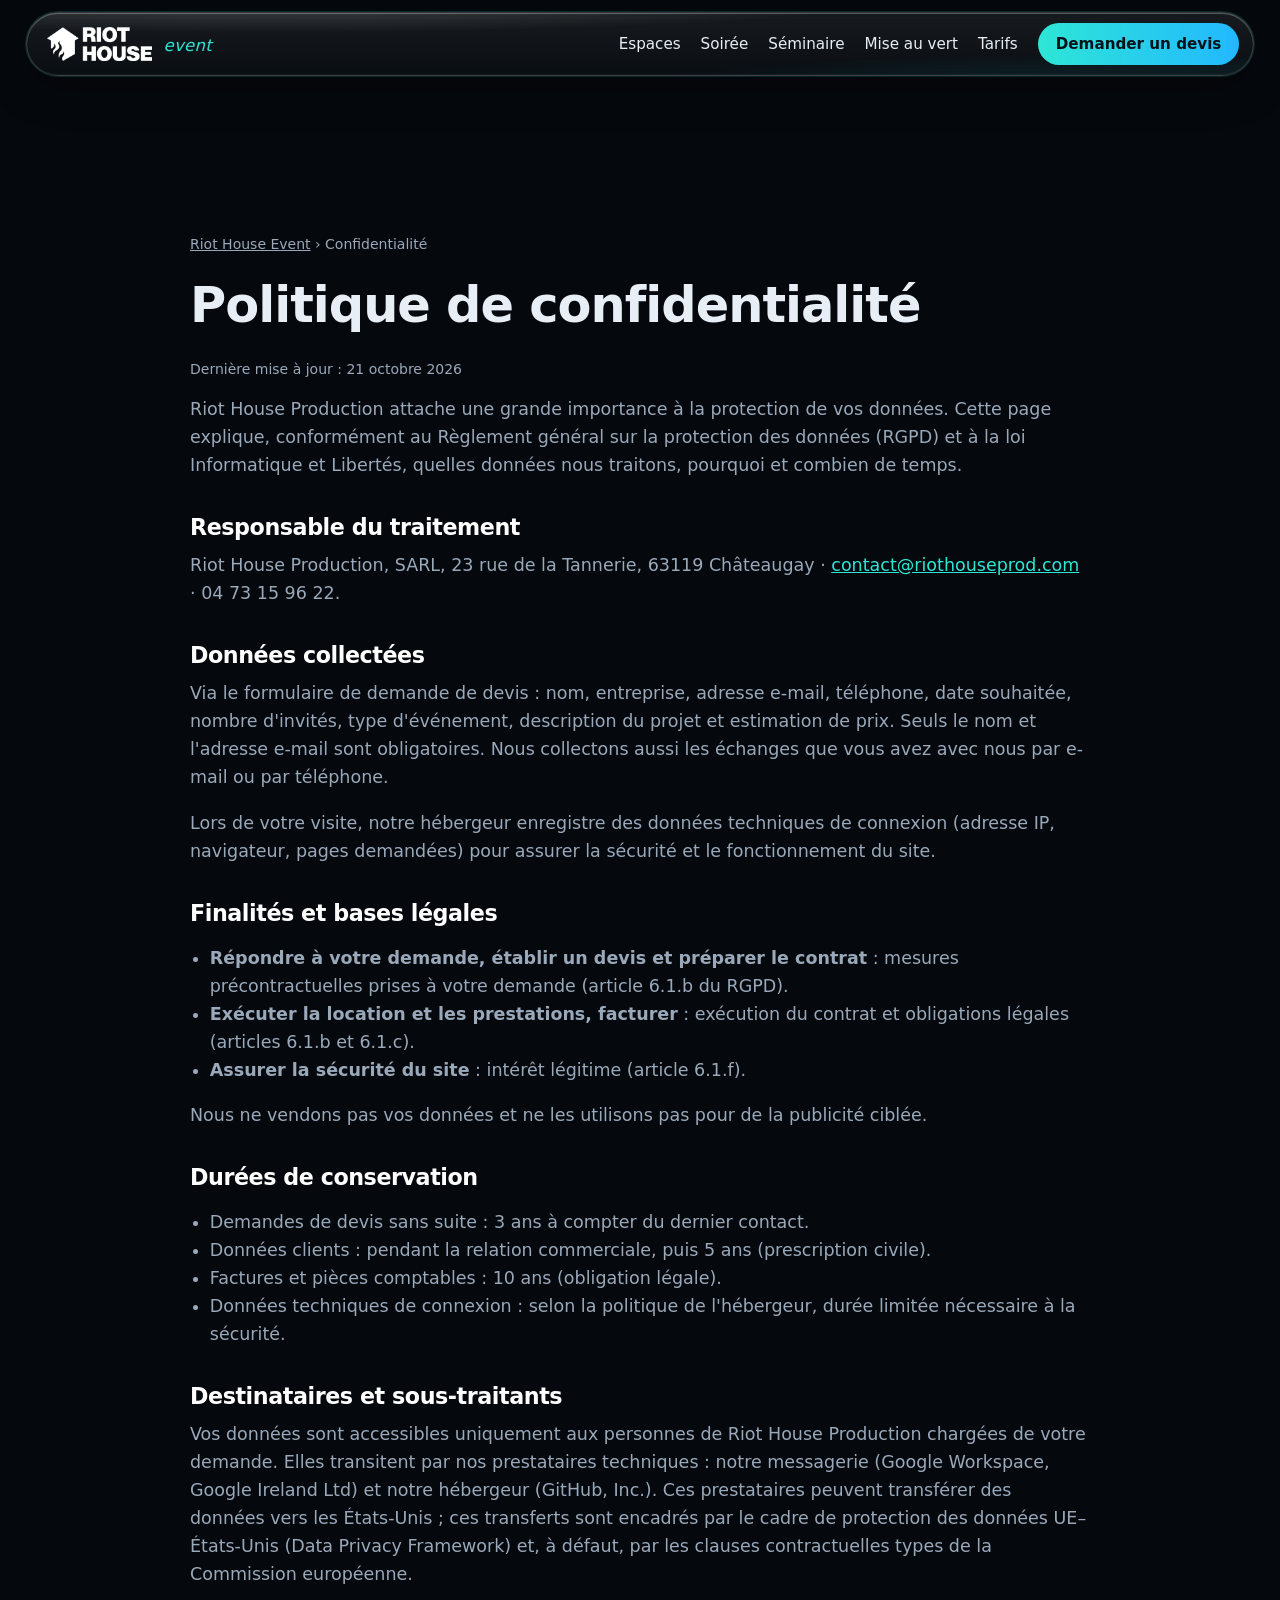
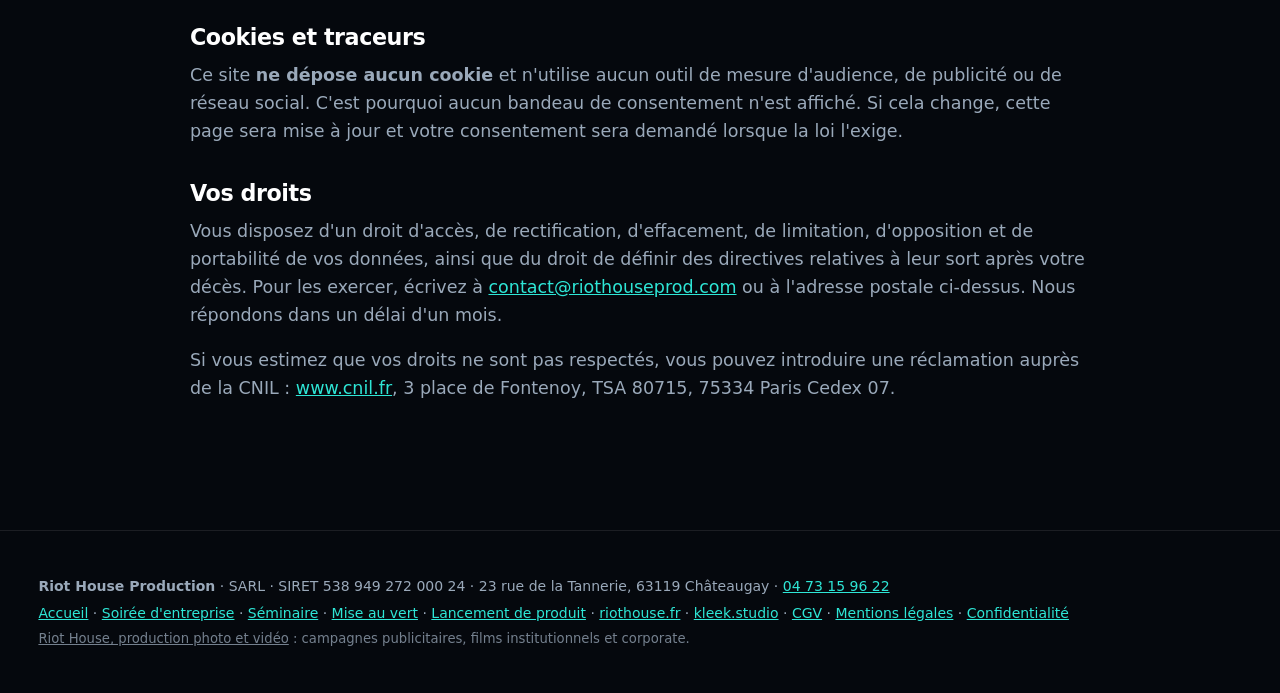
==== confidentialite/index.html @ 3d19ab04 "Galerie responsive : colonnes bornées à l'écran, une colonne sur mobile Co-Authored-By: Claude Opus " ====
<!doctype html>
<html lang="fr">
<head>
<meta charset="utf-8">
<meta name="viewport" content="width=device-width, initial-scale=1">
<title>Politique de confidentialité | Riot House Event</title>
<meta name="description" content="Comment Riot House Production traite les données de vos demandes de devis : finalités, durées de conservation, destinataires, absence de cookies et vos droits RGPD.">
<meta name="robots" content="index, follow, max-image-preview:large">
<link rel="canonical" href="https://event.riothouse.fr/confidentialite/">
<meta name="theme-color" content="#05080d">
<meta property="og:type" content="website">
<meta property="og:locale" content="fr_FR">
<meta property="og:site_name" content="Riot House Event">
<meta property="og:title" content="Politique de confidentialité | Riot House Event">
<meta property="og:description" content="Comment Riot House Production traite les données de vos demandes de devis : finalités, durées de conservation, destinataires, absence de cookies et vos droits RGPD.">
<meta property="og:url" content="https://event.riothouse.fr/confidentialite/">
<meta property="og:image" content="https://event.riothouse.fr/assets/og-image.png">
<meta name="twitter:card" content="summary_large_image">
<link rel="icon" type="image/svg+xml" href="/assets/favicon.svg">
<link rel="stylesheet" href="/assets/style.css?v=cfd2a1e7">
<script>document.documentElement.classList.add("js");setTimeout(function(){if(!document.documentElement.dataset.fx)document.documentElement.classList.remove("js")},3000)</script>
<script type="application/ld+json">
{
 "@context": "https://schema.org",
 "@type": "BreadcrumbList",
 "itemListElement": [
  {
   "@type": "ListItem",
   "position": 1,
   "name": "Riot House Event",
   "item": "https://event.riothouse.fr/"
  },
  {
   "@type": "ListItem",
   "position": 2,
   "name": "Confidentialité",
   "item": "https://event.riothouse.fr/confidentialite/"
  }
 ]
}
</script>
</head>
<body>
<a class="skip" href="#contenu">Aller au contenu</a>
<header class="nav" id="top">
  <a class="brand" href="/" aria-label="Riot House Event, accueil">
    <span class="logo" aria-hidden="true"></span>
    <span class="ev">event</span>
  </a>
  <nav aria-label="Navigation principale">
    <a href="/#espaces">Espaces</a>
    <a href="/soiree-entreprise/">Soirée</a>
    <a href="/seminaire/">Séminaire</a>
    <a href="/mise-au-vert/">Mise au vert</a>
    <a href="/#tarifs">Tarifs</a>
    <a class="btn btn-sm" href="/#contact?type=Soir%C3%A9e%20d%27entreprise">Demander un devis</a>
  </nav>
</header>
<main id="contenu">
<section class="wrap section legal">
  <p class="crumbs"><a href="/">Riot House Event</a> › Confidentialité</p>
  <h1>Politique de confidentialité</h1>
  <p class="updated">Dernière mise à jour : 21 octobre 2026</p>
  <p>Riot House Production attache une grande importance à la protection de vos données. Cette page explique, conformément au Règlement général sur la protection des données (RGPD) et à la loi Informatique et Libertés, quelles données nous traitons, pourquoi et combien de temps.</p>

  <h2>Responsable du traitement</h2>
  <p>Riot House Production, SARL, 23 rue de la Tannerie, 63119 Châteaugay · <a href="mailto:contact@riothouseprod.com">contact@riothouseprod.com</a> · 04 73 15 96 22.</p>

  <h2>Données collectées</h2>
  <p>Via le formulaire de demande de devis : nom, entreprise, adresse e-mail, téléphone, date souhaitée, nombre d'invités, type d'événement, description du projet et estimation de prix. Seuls le nom et l'adresse e-mail sont obligatoires. Nous collectons aussi les échanges que vous avez avec nous par e-mail ou par téléphone.</p>
  <p>Lors de votre visite, notre hébergeur enregistre des données techniques de connexion (adresse IP, navigateur, pages demandées) pour assurer la sécurité et le fonctionnement du site.</p>

  <h2>Finalités et bases légales</h2>
  <ul>
    <li><strong>Répondre à votre demande, établir un devis et préparer le contrat</strong> : mesures précontractuelles prises à votre demande (article 6.1.b du RGPD).</li>
    <li><strong>Exécuter la location et les prestations, facturer</strong> : exécution du contrat et obligations légales (articles 6.1.b et 6.1.c).</li>
    <li><strong>Assurer la sécurité du site</strong> : intérêt légitime (article 6.1.f).</li>
  </ul>
  <p>Nous ne vendons pas vos données et ne les utilisons pas pour de la publicité ciblée.</p>

  <h2>Durées de conservation</h2>
  <ul>
    <li>Demandes de devis sans suite : 3 ans à compter du dernier contact.</li>
    <li>Données clients : pendant la relation commerciale, puis 5 ans (prescription civile).</li>
    <li>Factures et pièces comptables : 10 ans (obligation légale).</li>
    <li>Données techniques de connexion : selon la politique de l'hébergeur, durée limitée nécessaire à la sécurité.</li>
  </ul>

  <h2>Destinataires et sous-traitants</h2>
  <p>Vos données sont accessibles uniquement aux personnes de Riot House Production chargées de votre demande. Elles transitent par nos prestataires techniques : notre messagerie (Google Workspace, Google Ireland Ltd) et notre hébergeur (GitHub, Inc.). Ces prestataires peuvent transférer des données vers les États-Unis ; ces transferts sont encadrés par le cadre de protection des données UE–États-Unis (Data Privacy Framework) et, à défaut, par les clauses contractuelles types de la Commission européenne.</p>

  <h2>Cookies et traceurs</h2>
  <p>Ce site <strong>ne dépose aucun cookie</strong> et n'utilise aucun outil de mesure d'audience, de publicité ou de réseau social. C'est pourquoi aucun bandeau de consentement n'est affiché. Si cela change, cette page sera mise à jour et votre consentement sera demandé lorsque la loi l'exige.</p>

  <h2>Vos droits</h2>
  <p>Vous disposez d'un droit d'accès, de rectification, d'effacement, de limitation, d'opposition et de portabilité de vos données, ainsi que du droit de définir des directives relatives à leur sort après votre décès. Pour les exercer, écrivez à <a href="mailto:contact@riothouseprod.com">contact@riothouseprod.com</a> ou à l'adresse postale ci-dessus. Nous répondons dans un délai d'un mois.</p>
  <p>Si vous estimez que vos droits ne sont pas respectés, vous pouvez introduire une réclamation auprès de la CNIL : <a href="https://www.cnil.fr/fr/plaintes">www.cnil.fr</a>, 3 place de Fontenoy, TSA 80715, 75334 Paris Cedex 07.</p>
</section>
</main>
<footer class="footer">
  <div class="wrap">
    <p><strong>Riot House Production</strong> · SARL · SIRET 538 949 272 000 24 · 23 rue de la Tannerie, 63119 Châteaugay · <a href="tel:+33473159622">04 73 15 96 22</a></p>
    <p><a href="/">Accueil</a> · <a href="/soiree-entreprise/">Soirée d'entreprise</a> · <a href="/seminaire/">Séminaire</a> · <a href="/mise-au-vert/">Mise au vert</a> · <a href="/lancement-produit/">Lancement de produit</a> · <a href="https://www.riothouse.fr/">riothouse.fr</a> · <a href="https://kleek.studio/">kleek.studio</a> · <a href="https://www.riothouse.fr/app/uploads/2019/03/riot-house-cgv.pdf">CGV</a> · <a href="/mentions-legales/">Mentions légales</a> · <a href="/confidentialite/">Confidentialité</a></p>
    <p class="sister"><a href="https://www.riothouse.fr/">Riot House, production photo et vidéo</a> : campagnes publicitaires, films institutionnels et corporate.</p>
  </div>
</footer>
<script src="/assets/fx.js?v=851ea6b1" defer></script>
<script src="/assets/cinema.js?v=e68865a1" defer></script>
</body>
</html>
---- assets/style.css ----
:root{
  --bg:#05080d; --bg2:#0a1118; --card:#0e1722; --line:rgba(255,255,255,.09);
  --text:#e8eef5; --muted:#9aa9ba; --cyan:#2ee6d6; --cyan2:#22b8ff; --pink:#ff3d9a; --yellow:#ffc933;
  --radius:22px; --glow:0 0 0 1px rgba(46,230,214,.35),0 0 40px rgba(46,230,214,.12);
}
*{box-sizing:border-box}
html{scroll-behavior:smooth;scroll-padding-top:80px;font-size:clamp(16px,.35vw + 12px,24px)}
body{margin:0;background:var(--bg);color:var(--text);font:400 1.0625rem/1.6 Inter,ui-sans-serif,system-ui,-apple-system,"Segoe UI",Roboto,Helvetica,Arial,sans-serif;-webkit-font-smoothing:antialiased}
img,svg{max-width:100%}
a{color:var(--cyan)}
.wrap{width:min(2400px,100% - clamp(32px,6vw,160px));margin-inline:auto}
.skip{position:absolute;left:-999px}.skip:focus{left:12px;top:12px;background:#fff;color:#000;padding:8px 12px;z-index:99}
h1,h2,h3{line-height:1.12;margin:0 0 .5em;letter-spacing:-.02em}
h1{font-size:clamp(2.2rem,5.4vw,4.3rem);font-weight:800}
h2{font-size:clamp(1.8rem,3.6vw,2.8rem);font-weight:750}
h3{font-size:1.2rem}
p{margin:0 0 1em}
.grad{background:linear-gradient(90deg,var(--cyan),var(--cyan2) 55%,#8b7bff);-webkit-background-clip:text;background-clip:text;color:transparent}
.eyebrow{text-transform:uppercase;letter-spacing:.16em;font-size:.78rem;font-weight:700;color:var(--cyan);margin-bottom:.9rem}
.sub{max-width:68ch;color:var(--muted);font-size:1.08rem;margin:0 auto 2.2rem}
.sub.left{margin-left:0}
.section{padding:clamp(56px,9vw,110px) 0}
.band{background:var(--bg2);border-block:1px solid var(--line)}
#espaces,#faq{text-align:center}
.faq,.cards{text-align:left}

/* nav */
.nav{position:sticky;top:12px;z-index:20;width:min(2400px,100% - clamp(24px,4vw,120px));margin:12px auto 0;display:flex;justify-content:space-between;align-items:center;gap:16px;padding:10px 14px 10px 20px;border:1px solid rgba(46,230,214,.45);border-radius:999px;background:rgba(5,8,13,.72);backdrop-filter:blur(14px);box-shadow:var(--glow)}
.brand{display:flex;align-items:center;gap:10px;color:#fff;text-decoration:none;font-size:.95rem;letter-spacing:.04em}
.brand i{color:var(--cyan);font-weight:400}
.nav nav{display:flex;align-items:center;gap:20px}
.nav nav a{color:var(--text);text-decoration:none;font-size:.92rem}
.nav nav a:not(.btn):hover{color:var(--cyan)}

/* buttons */
.btn{display:inline-block;background:linear-gradient(90deg,var(--cyan),var(--cyan2));color:#04131a;font-weight:700;text-decoration:none;padding:15px 28px;border-radius:999px;border:0;cursor:pointer;font-size:1rem;transition:transform .15s,box-shadow .15s}
.btn:hover{transform:translateY(-2px);box-shadow:0 10px 30px rgba(46,230,214,.35)}
.btn-sm{padding:9px 18px;font-size:.88rem;color:#04131a!important}
.btn-ghost{background:transparent;color:var(--text);box-shadow:inset 0 0 0 1.5px rgba(255,255,255,.28)}
.btn-ghost:hover{box-shadow:inset 0 0 0 1.5px var(--cyan);color:var(--cyan)}
.btn-block{display:block;width:100%;text-align:center}
:focus-visible{outline:2px solid var(--cyan);outline-offset:3px}

/* hero */
.hero{position:relative;margin-top:-76px;padding:150px 0 70px;overflow:hidden}
.hero-bg{position:absolute;inset:0;background:
  radial-gradient(600px 380px at 78% 18%,rgba(34,184,255,.35),transparent 70%),
  radial-gradient(520px 340px at 90% 70%,rgba(255,61,154,.22),transparent 70%),
  radial-gradient(520px 320px at 12% 85%,rgba(46,230,214,.22),transparent 70%),
  linear-gradient(180deg,#05080d,#070d14)}
.hero-bg::after{content:"";position:absolute;inset:0;background-image:repeating-linear-gradient(100deg,transparent 0 46px,rgba(255,255,255,.025) 46px 47px);mask-image:linear-gradient(180deg,#000,transparent)}
.hero-inner{position:relative}
.hero h1{max-width:22ch}
.lead{max-width:72ch;font-size:1.2rem;color:#c5d1de;margin:1.2rem 0 2rem}
.cta-row{display:flex;flex-wrap:wrap;gap:14px;margin-bottom:3rem}
.facts{list-style:none;display:grid;grid-template-columns:repeat(4,1fr);gap:14px;padding:0;margin:0}
.facts li{padding:18px 20px;border:1px solid var(--line);border-radius:18px;background:rgba(14,23,34,.6);backdrop-filter:blur(8px)}
.facts strong{display:block;font-size:1.7rem;line-height:1.1;color:#fff}
.facts li>span{font-size:.85rem;color:var(--muted);line-height:1.35;display:block;margin-top:6px}

/* cards */
.cards{display:grid;grid-template-columns:repeat(3,1fr);gap:22px}
.card{background:var(--card);border:1px solid var(--line);border-radius:var(--radius);overflow:hidden;display:flex;flex-direction:column;transition:transform .2s,border-color .2s}
.card:hover{transform:translateY(-4px);border-color:rgba(46,230,214,.5)}
.card-body{padding:22px 24px 26px;display:flex;flex-direction:column;flex:1}
.card-body p{color:var(--muted);font-size:.97rem}
.size{color:var(--cyan)!important;font-size:.85rem!important;font-weight:600;text-transform:uppercase;letter-spacing:.06em;margin-bottom:.6em}
.price{margin:auto 0 0!important;font-size:2rem!important;font-weight:800;color:#fff!important}
.price small{font-size:.8rem;font-weight:500;color:var(--muted)}
.note{margin-top:28px;color:var(--muted);font-size:.95rem}

/* photo placeholders: remplacer par <img> réels dans assets/photos */
.ph{position:relative;aspect-ratio:4/3;display:grid;place-items:end start;padding:14px;color:rgba(255,255,255,.7);font-size:.75rem;letter-spacing:.08em;text-transform:uppercase}
.ph span{background:rgba(0,0,0,.45);padding:4px 10px;border-radius:99px}
.ph img{position:absolute;inset:0;width:100%;height:100%;object-fit:cover}
.ph-a{background:radial-gradient(70% 60% at 50% 35%,#cfe3ff 0,#6a8bb8 40%,#101a2a 100%)}
.ph-b{background:radial-gradient(60% 50% at 30% 20%,#ff3d9a 0,transparent 60%),radial-gradient(60% 50% at 80% 30%,#22b8ff 0,transparent 60%),#0b0f1c}
.ph-c{background:linear-gradient(180deg,#8fd0ff 0 38%,#4f9d4a 38% 100%)}


/* uses */
.uses{list-style:none;padding:0;margin:2rem 0 0;display:grid;grid-template-columns:repeat(3,1fr);gap:18px}
.uses li{padding:26px;border:1px solid var(--line);border-radius:var(--radius);background:linear-gradient(160deg,rgba(46,230,214,.07),transparent 60%),var(--card)}
.uses p{color:var(--muted);margin:0;font-size:.97rem}
.band .sub{margin-left:0}

/* split */
.content-split{display:grid;grid-template-columns:1.1fr .9fr;gap:clamp(24px,5vw,64px);align-items:center}
.ticks{list-style:none;padding:0;margin:0 0 2rem}
.ticks li{padding:10px 0 10px 34px;position:relative;border-bottom:1px solid var(--line)}
.ticks li::before{content:"";position:absolute;left:0;top:16px;width:16px;height:16px;border-radius:50%;background:var(--cyan);box-shadow:0 0 14px var(--cyan)}

/* pricing */
.pricing{display:grid;grid-template-columns:1.4fr 1fr;gap:24px;align-items:start;margin-top:1rem}
.estimator,.summary{background:var(--card);border:1px solid var(--line);border-radius:var(--radius);padding:28px}
.estimator fieldset{border:0;margin:0 0 20px;padding:0}
.estimator legend{font-size:.8rem;text-transform:uppercase;letter-spacing:.12em;color:var(--cyan);font-weight:700;margin-bottom:10px;padding:0}
.opt{display:flex;align-items:center;gap:12px;padding:12px 14px;border:1px solid var(--line);border-radius:14px;margin-bottom:8px;cursor:pointer;transition:border-color .15s,background .15s}
.opt:hover{border-color:rgba(46,230,214,.5)}
.opt:has(input:checked){border-color:var(--cyan);background:rgba(46,230,214,.08)}
.opt span{flex:1}
.opt b{font-variant-numeric:tabular-nums}.opt b.quote{font-weight:500;color:var(--muted);font-size:.85rem}
input[type=checkbox]{accent-color:var(--cyan);width:18px;height:18px}
.summary{position:sticky;top:96px}
.total{font-size:3.2rem;font-weight:800;line-height:1;margin:.2em 0 .1em}
.total small{font-size:1rem;color:var(--muted);font-weight:500}
.ttc{color:var(--muted);margin-bottom:1.2rem}
.recap{list-style:none;padding:0;margin:0 0 1.4rem;font-size:.92rem;color:var(--muted);min-height:1.5em}
.recap li{display:flex;justify-content:space-between;padding:6px 0;border-bottom:1px dashed var(--line)}
.fine{font-size:.82rem;color:var(--muted);margin:1rem 0 0}

.included{list-style:none;padding:0;margin:2rem 0 0;display:grid;grid-template-columns:repeat(4,1fr);gap:14px;text-align:left}
.included li{padding:18px;border:1px solid var(--line);border-radius:16px;background:var(--card);font-size:.95rem}
.section:has(.included){text-align:center}

.steps{counter-reset:s;list-style:none;padding:0;margin:2rem 0 0;display:grid;grid-template-columns:repeat(3,1fr);gap:20px}
.steps li{counter-increment:s;padding:28px;border:1px solid var(--line);border-radius:var(--radius);background:var(--card)}
.steps li::before{content:"0" counter(s);display:block;font-size:2.4rem;font-weight:800;color:var(--cyan);margin-bottom:8px}
.steps p{color:var(--muted);margin:0}

.faq{max-width:1000px;margin:2rem auto 0}
details{border:1px solid var(--line);border-radius:16px;background:var(--card);margin-bottom:10px;padding:0 22px}
summary{cursor:pointer;padding:18px 0;font-weight:600;list-style:none;display:flex;justify-content:space-between;gap:16px}
summary::after{content:"+";color:var(--cyan);font-size:1.4rem;line-height:1}
details[open] summary::after{content:"–"}
details p{color:var(--muted);padding-bottom:18px;margin:0}

/* contact */
.contact-grid{display:grid;grid-template-columns:1fr 1.1fr;gap:clamp(24px,5vw,64px);align-items:start}
address{font-style:normal;color:var(--muted);margin-top:1.5rem}
.form{background:var(--card);border:1px solid rgba(46,230,214,.4);border-radius:var(--radius);padding:28px;box-shadow:var(--glow)}
.form label{display:block;font-size:.85rem;color:var(--muted);margin-bottom:14px}
.row{display:grid;grid-template-columns:1fr 1fr;gap:14px}
input,select,textarea{display:block;width:100%;margin-top:6px;padding:12px 14px;border-radius:12px;border:1px solid var(--line);background:#07101a;color:var(--text);font:inherit}
input:focus,select:focus,textarea:focus{border-color:var(--cyan);outline:0}
.hp{position:absolute;left:-9999px}

.footer{padding:40px 0;color:var(--muted);font-size:.85rem;border-top:1px solid var(--line)}
.footer p{margin:.3em 0}

@media(max-width:900px){
  .cards,.uses,.steps{grid-template-columns:1fr}
  .facts{grid-template-columns:1fr 1fr}
  .pricing,.content-split,.contact-grid{grid-template-columns:1fr}
  .included{grid-template-columns:1fr 1fr}
  .summary{position:static}
  .nav nav a:not(.btn){display:none}
  .row{grid-template-columns:1fr}
}
@media(prefers-reduced-motion:reduce){html{scroll-behavior:auto}*{transition:none!important}}
.stepper select{width:130px;margin:0}

/* pages dédiées */
.ph-content{background:#0b121b;aspect-ratio:5/4;border-radius:var(--radius);overflow:hidden}
.uses h3 a{color:inherit;text-decoration:none}.uses h3 a:hover{color:var(--cyan)}
.uses p a{white-space:nowrap}
.page-hero{position:relative;margin-top:-76px;padding:150px 0 70px;overflow:hidden;isolation:isolate}
.page-hero>img{position:absolute;inset:0;width:100%;height:100%;object-fit:cover;z-index:-2}
.page-hero::before{content:"";position:absolute;inset:0;z-index:-1;background:linear-gradient(90deg,rgba(5,8,13,.94) 25%,rgba(5,8,13,.55)),linear-gradient(180deg,transparent 60%,var(--bg))}
.page-hero h1{max-width:20ch;font-size:clamp(2rem,4.8vw,3.6rem)}
.crumbs{font-size:.85rem;color:var(--muted);margin-bottom:1.4rem}.crumbs a{color:var(--muted)}
.three{display:grid;grid-template-columns:repeat(3,1fr);gap:20px;margin-top:2rem;list-style:none;padding:0}
.three li{padding:26px;border:1px solid var(--line);border-radius:var(--radius);background:var(--card)}
.three p{color:var(--muted);margin:0;font-size:.97rem}
.photo-row{display:grid;grid-template-columns:repeat(2,1fr);gap:20px;margin-top:2.5rem}
.photo-row figure{margin:0;border-radius:var(--radius);overflow:hidden;border:1px solid var(--line);background:var(--card)}
.photo-row img{display:block;width:100%;height:auto;aspect-ratio:3/2;object-fit:cover}
.photo-row figcaption{padding:12px 18px;font-size:.88rem;color:var(--muted)}
.timeline{list-style:none;padding:0;margin:2rem 0 0;border-left:2px solid rgba(46,230,214,.4)}
.timeline li{position:relative;padding:0 0 22px 28px}
.timeline li::before{content:"";position:absolute;left:-7px;top:6px;width:12px;height:12px;border-radius:50%;background:var(--cyan);box-shadow:0 0 12px var(--cyan)}
.timeline b{color:#fff;margin-right:8px}.timeline span{color:var(--muted)}
.cta-band{text-align:center}
.cta-band .sub{margin-inline:auto}
.price-list{list-style:none;padding:0;margin:1.5rem 0 2rem;max-width:520px}
.price-list li{display:flex;justify-content:space-between;gap:16px;padding:10px 0;border-bottom:1px dashed var(--line)}
.price-list b{font-variant-numeric:tabular-nums}
.more{margin-top:2rem;color:var(--muted);font-size:.95rem}
@media(max-width:900px){.three,.photo-row{grid-template-columns:1fr}}
.price-sub{margin:.2rem 0 0!important;font-size:.85rem!important;color:var(--muted)!important}.price{margin-bottom:0!important}
.photo-row.cols3{grid-template-columns:repeat(3,1fr);text-align:left}
.photo-row.cols3 img{aspect-ratio:4/3}
@media(max-width:900px){.photo-row.cols3{grid-template-columns:1fr}}
#galerie{text-align:center}
.photo-row.cols4{grid-template-columns:repeat(4,1fr);text-align:left}
.photo-row.cols4 img{aspect-ratio:1/1}
@media(max-width:900px){.photo-row.cols4{grid-template-columns:1fr 1fr}}
@media(max-width:600px){.nav .btn-sm{white-space:nowrap;padding:9px 14px}.facts strong{font-size:1.35rem}.brand span{font-size:.85rem}}

/* ---------- v2 : pleine largeur, panoramas, animations ---------- */
.brand svg{width:34px;height:auto;color:var(--cyan)}
.brand i{font-style:normal}
.cards{gap:clamp(18px,1.6vw,40px)}
.card .ph{aspect-ratio:2/1;padding:0}
.card .ph img{object-position:center}
.ph-a img{object-position:50% 60%}
@media(max-width:900px){.card .ph{aspect-ratio:16/9}}
.note{text-align:center}

/* survol : halo bleu qui suit la souris */
.glow{position:relative;isolation:isolate;transition:border-color .25s,box-shadow .25s,transform .25s}
.glow::before{content:"";position:absolute;inset:0;border-radius:inherit;z-index:-1;pointer-events:none;opacity:0;transition:opacity .25s;
  background:radial-gradient(460px circle at var(--mx,50%) var(--my,50%),rgba(34,184,255,.28),transparent 55%)}
.glow:hover{border-color:rgba(34,184,255,.75)!important;box-shadow:0 0 0 1px rgba(34,184,255,.35),0 0 38px rgba(34,184,255,.22);transform:translateY(-3px)}
.glow:hover::before{opacity:1}

/* apparition au scroll (uniquement si JS actif) */
.js .reveal{opacity:0;transform:translateY(26px);transition:opacity .55s cubic-bezier(.2,.7,.2,1),transform .55s cubic-bezier(.2,.7,.2,1),border-color .25s,box-shadow .25s;transition-delay:calc(var(--i,0) * 70ms),calc(var(--i,0) * 70ms),0s,0s}
.js .reveal[data-from=left]{transform:translateX(-70px)}
.js .reveal[data-from=right]{transform:translateX(70px)}
.js .reveal[data-from=zoom]{transform:scale(.92)}
.js .reveal.in{opacity:1;transform:none}
.js .reveal.in.glow:hover{transform:translateY(-3px)}
.js .words .w{display:inline-block;opacity:0;transform:translateY(.5em);transition:opacity .45s ease,transform .45s ease;transition-delay:calc(var(--i,0) * 45ms)}
.js .words.in .w{opacity:1;transform:none}

/* chiffres clés */
.facts li{min-height:7.2rem}
.facts strong{font-variant-numeric:tabular-nums}

/* pastille hero vers la section contenu */
.pill{display:inline-flex;align-items:center;gap:.6rem;padding:.55rem 1.1rem;border:1px solid rgba(255,61,154,.55);border-radius:999px;color:#fff;text-decoration:none;font-size:.95rem;background:rgba(255,61,154,.1);margin:0 0 2.4rem}
.pill:hover{background:rgba(255,61,154,.2)}
.rec{width:.7rem;height:.7rem;border-radius:50%;background:#ff3d5a;box-shadow:0 0 12px #ff3d5a;animation:blink 1.2s infinite}
@keyframes blink{50%{opacity:.25}}

/* section avec photo de fond */
.bg-section{position:relative;isolation:isolate;overflow:hidden;border-block:1px solid var(--line)}
.bg-section>img.bg{position:absolute;inset:0;width:100%;height:100%;object-fit:cover;z-index:-2}
.bg-section::before{content:"";position:absolute;inset:0;z-index:-1;background:linear-gradient(180deg,rgba(5,8,13,.9),rgba(5,8,13,.62) 45%,rgba(5,8,13,.92))}
.bg-section .uses li{background:rgba(10,17,24,.72);backdrop-filter:blur(10px)}
.bg-section .sub{margin-left:0}
.uses{grid-template-columns:repeat(3,1fr)}
@media(max-width:1000px){.uses{grid-template-columns:repeat(2,1fr)}}
@media(max-width:650px){.uses{grid-template-columns:1fr}}

/* section contenu (mise en avant) */
.content-hero{position:relative;overflow:hidden;background:radial-gradient(900px 500px at 85% 20%,rgba(255,61,154,.22),transparent 70%),radial-gradient(800px 500px at 10% 90%,rgba(46,230,214,.18),transparent 70%),var(--bg2);border-block:1px solid var(--line)}
.content-hero .content-split{grid-template-columns:1fr 1fr;gap:clamp(28px,5vw,110px)}
.content-hero h2{font-size:clamp(2rem,4.4vw,4rem)}
.chips{display:flex;flex-wrap:wrap;gap:.7rem;margin:0 0 2rem;padding:0;list-style:none}
.chips li{padding:.5rem 1rem;border-radius:999px;border:1px solid rgba(46,230,214,.45);background:rgba(46,230,214,.08);font-size:.95rem}
.viewfinder{position:relative;aspect-ratio:16/10;border-radius:var(--radius);border:1px solid var(--line);overflow:hidden;background:
  radial-gradient(60% 70% at 30% 35%,rgba(46,230,214,.35),transparent 70%),radial-gradient(60% 70% at 78% 70%,rgba(255,61,154,.35),transparent 70%),#080e16}
.viewfinder::before{content:"";position:absolute;inset:7%;border:2px solid rgba(255,255,255,.55);border-radius:6px;
  -webkit-mask:linear-gradient(#000 0 0) top left/46px 46px no-repeat,linear-gradient(#000 0 0) top right/46px 46px no-repeat,linear-gradient(#000 0 0) bottom left/46px 46px no-repeat,linear-gradient(#000 0 0) bottom right/46px 46px no-repeat;
  mask:linear-gradient(#000 0 0) top left/46px 46px no-repeat,linear-gradient(#000 0 0) top right/46px 46px no-repeat,linear-gradient(#000 0 0) bottom left/46px 46px no-repeat,linear-gradient(#000 0 0) bottom right/46px 46px no-repeat}
.viewfinder .vf-rec{position:absolute;top:11%;left:11%;display:flex;align-items:center;gap:.6rem;font:700 1rem/1 ui-monospace,Menlo,monospace;letter-spacing:.12em;color:#fff}
.viewfinder .vf-tc{position:absolute;bottom:11%;right:11%;font:600 1rem/1 ui-monospace,Menlo,monospace;color:rgba(255,255,255,.85);font-variant-numeric:tabular-nums}
.viewfinder .vf-label{position:absolute;bottom:11%;left:11%;font-size:.85rem;letter-spacing:.14em;text-transform:uppercase;color:rgba(255,255,255,.8)}
.viewfinder img{position:absolute;inset:0;width:100%;height:100%;object-fit:cover}
@media(max-width:900px){.content-hero .content-split{grid-template-columns:1fr}}

/* dehors / dedans */
.zone{margin-top:3rem;text-align:left}
.zone h3{display:flex;align-items:center;gap:.8rem;font-size:1.3rem;margin-bottom:1rem;text-transform:uppercase;letter-spacing:.12em;color:var(--cyan)}
.zone h3::after{content:"";flex:1;height:1px;background:var(--line)}
.pano{display:grid;gap:clamp(14px,1.4vw,32px);margin:0;padding:0;list-style:none}
.pano.c3{grid-template-columns:repeat(3,1fr)}
.pano.c2{grid-template-columns:repeat(2,1fr)}
.pano figure{margin:0;border-radius:var(--radius);overflow:hidden;border:1px solid var(--line);background:var(--card)}
.pano img{display:block;width:100%;aspect-ratio:2/1;object-fit:cover}
.pano figcaption{padding:12px 18px;font-size:.9rem;color:var(--muted)}
@media(max-width:900px){.pano.c3,.pano.c2{grid-template-columns:1fr}.pano img{aspect-ratio:16/9}}

/* sous-pages : photos panoramiques */
.photo-row img{aspect-ratio:2/1}
.photo-row.one{grid-template-columns:1fr}

@media(prefers-reduced-motion:reduce){
  .js .reveal,.js .words .w{opacity:1!important;transform:none!important;transition:none!important}
  .rec{animation:none}
}

/* filtre bleu cyan sur une photo (viseur « contenu ») */
.viewfinder.has-photo{background:#06121a}
.viewfinder.has-photo img{filter:grayscale(1) contrast(1.12) brightness(.95)}
.viewfinder.has-photo::after{content:"";position:absolute;inset:0;pointer-events:none;mix-blend-mode:color;background:linear-gradient(135deg,#22b8ff,#2ee6d6)}
.viewfinder.has-photo .vf-overlay{position:absolute;inset:0;background:linear-gradient(180deg,rgba(5,8,13,.35),transparent 35%,rgba(5,8,13,.55));mix-blend-mode:multiply}
.viewfinder.has-photo .vf-rec,.viewfinder.has-photo .vf-tc,.viewfinder.has-photo .vf-label{z-index:2;text-shadow:0 1px 8px rgba(0,0,0,.6)}
.viewfinder.has-photo::before{z-index:2}
.hero,.page-hero{padding-top:9.5rem}
.bg-section::before{background:linear-gradient(180deg,rgba(5,8,13,.78),rgba(5,8,13,.45) 40%,rgba(5,8,13,.85))}
.bg-section>img.bg{object-position:50% 40%}

/* ---------- v3 : retours client ---------- */
/* logo officiel */
.brand{gap:12px}
.brand img{height:34px;width:auto;display:block}
.brand .ev{font-style:italic;font-weight:500;color:var(--cyan);font-size:1rem;letter-spacing:.02em;align-self:flex-end;margin-bottom:2px}
/* mention vidéo discrète sous les boutons */
.hint{display:flex;align-items:center;gap:.6rem;margin:-1.6rem 0 2.6rem;color:var(--muted);font-size:.95rem}
.hint a{color:var(--text)}
.hint .rec{width:.55rem;height:.55rem}
/* chiffres clés en grand */
.facts strong{font-size:clamp(2rem,2.6vw,3.2rem);font-weight:800;color:#fff;letter-spacing:-.02em}
.facts li{padding:clamp(18px,1.4vw,30px) clamp(20px,1.6vw,34px)}
@media(max-width:600px){.facts strong{font-size:1.7rem}}
/* espaces : photo panoramique pleine largeur, texte dessous */
.cards{grid-template-columns:1fr;gap:clamp(24px,2vw,48px)}
.card .ph{aspect-ratio:21/8}
.card-body{display:grid;grid-template-columns:1fr auto;column-gap:clamp(24px,4vw,80px);align-items:end;padding:clamp(22px,1.8vw,38px) clamp(24px,2vw,44px)}
.card-body h3{font-size:clamp(1.4rem,1.6vw,2rem);grid-column:1}
.card-body .size,.card-body p:not(.price):not(.price-sub){grid-column:1;max-width:80ch}
.card-body .price,.card-body .price-sub{grid-column:2;text-align:right}
.card-body .price{grid-row:1 / span 2;align-self:end;margin:0!important}
.card-body .price-sub{grid-row:3}
@media(max-width:900px){.card .ph{aspect-ratio:16/9}.card-body{grid-template-columns:1fr}.card-body .price,.card-body .price-sub{grid-column:1;grid-row:auto;text-align:left}}
/* galerie en encadrés */
.photo-row.cols4 img{aspect-ratio:4/3}
.photo-row figcaption{display:flex;align-items:center;gap:.6rem}
.tag{font-size:.7rem;text-transform:uppercase;letter-spacing:.12em;color:var(--cyan);border:1px solid rgba(46,230,214,.45);border-radius:99px;padding:2px 8px}
/* fond de « Pour qui, pour quoi » plus sombre */
.bg-section::before{background:linear-gradient(180deg,rgba(5,8,13,.85),rgba(5,8,13,.66) 45%,rgba(5,8,13,.9))}

/* ---------- v4 ---------- */
/* logo blanc, bleu au survol (masque sur le PNG officiel) */
.brand .logo{display:block;height:34px;aspect-ratio:633/205;background:#fff;transition:background-color .2s;
  -webkit-mask:url(/assets/logo-riot-house.png) center/contain no-repeat;mask:url(/assets/logo-riot-house.png) center/contain no-repeat}
.brand:hover .logo,.brand:focus-visible .logo{background:var(--cyan)}
/* galerie : toutes les photos au même ratio, légendes sur une ligne */
.photo-row.cols4{align-items:stretch}
.photo-row.cols4 figure{display:flex;flex-direction:column}
.photo-row.cols4 img{width:100%;height:auto;aspect-ratio:4/3!important;object-fit:cover}
.photo-row.cols4 figcaption{white-space:nowrap;overflow:hidden;text-overflow:ellipsis}
.opt-note{display:block;font-size:.8rem;color:var(--muted)}
.sister{font-size:.8rem;opacity:.75}
.sister a,.sister-inline a{color:inherit}
.sister-inline{margin:1.2rem 0 0;font-size:.85rem;color:var(--muted)}

/* ---------- v5 : espaces côte à côte sur grand écran ---------- */
.cards{grid-template-columns:repeat(3,1fr)}
.card .ph{aspect-ratio:2/1}
.card-body{display:flex;flex-direction:column;padding:clamp(20px,1.4vw,32px) clamp(22px,1.6vw,34px)}
.card-body h3{font-size:clamp(1.25rem,1.3vw,1.7rem)}
.card-body .price,.card-body .price-sub{text-align:left}
.card-body .price{margin:auto 0 0!important;padding-top:.6rem}
@media(max-width:1100px){.cards{grid-template-columns:1fr}.card .ph{aspect-ratio:21/9}}
@media(max-width:600px){.card .ph{aspect-ratio:16/9}}
.card-body{align-items:stretch}
main{overflow-x:clip}
@media(max-width:1100px){.js .reveal[data-from=left],.js .reveal[data-from=right]{transform:translateY(26px)}}
.card-body .price,.card-body .price-sub{align-self:stretch}
.soir-only[hidden]{display:none!important}
input[type=radio]{accent-color:var(--cyan);width:18px;height:18px}
@media(max-width:600px){.facts strong{font-size:1.25rem;white-space:nowrap}}
/* pages légales */
.legal{max-width:900px;padding-top:9.5rem}
.legal h1{font-size:clamp(2rem,4vw,3rem)}
.legal h2{font-size:1.35rem;margin-top:2.2rem;color:#fff}
.legal p,.legal li{color:var(--muted)}
.legal ul{padding-left:1.2rem}
.legal .updated{font-size:.85rem}
.legal-note{text-align:left}
.legal-note a{color:var(--text)}

/* ---------- v6 : cinématique ---------- */
/* défilement fluide (Lenis) */
html.lenis-on{scroll-behavior:auto}
html.lenis-on body{height:auto}
.lenis.lenis-stopped{overflow:hidden}
/* inclinaison selon la vitesse de défilement */

/* particules de l'accueil */
.hero-canvas{position:absolute;inset:0;width:100%;height:100%;pointer-events:none;z-index:0}
.hero-inner{z-index:1}
/* titre dévoilé mot à mot */
.js .hero h1 .w,.js .page-hero h1 .w{display:inline-block;opacity:0;transform:translateY(.45em) rotate(2deg);filter:blur(8px);transition:opacity .7s ease,transform .8s cubic-bezier(.2,.7,.2,1),filter .7s ease;transition-delay:calc(var(--i,0) * 70ms)}
.js .hero h1.in .w,.js .page-hero h1.in .w{opacity:1;transform:none;filter:none}
/* boutons aimantés */
.btn{transform:translate(var(--bx,0px),var(--by,0px))}
.btn:hover{transform:translate(var(--bx,0px),calc(var(--by,0px) - 2px))}
/* bordure lumineuse qui suit le pointeur sur les cartes (en plus du halo) */
.glow::after{content:"";position:absolute;inset:0;border-radius:inherit;padding:1px;pointer-events:none;opacity:0;transition:opacity .25s;
  background:radial-gradient(260px circle at var(--mx,50%) var(--my,50%),rgba(46,230,214,.9),transparent 60%);
  -webkit-mask:linear-gradient(#000 0 0) content-box,linear-gradient(#000 0 0);-webkit-mask-composite:xor;mask:linear-gradient(#000 0 0) content-box exclude,linear-gradient(#000 0 0)}
.glow:hover::after{opacity:1}
/* transitions de page sans écran blanc (navigateurs compatibles) */
@view-transition{navigation:auto}
::view-transition-old(root){animation:vt-out .25s ease both}
::view-transition-new(root){animation:vt-in .35s ease both}
@keyframes vt-out{to{opacity:0;transform:translateY(-12px)}}
@keyframes vt-in{from{opacity:0;transform:translateY(12px)}}
@media(prefers-reduced-motion:reduce){.hero-canvas{display:none}@view-transition{navigation:none}}
@media(max-width:600px){.hint{display:block}.hint .rec{display:inline-block;margin-right:.4rem;vertical-align:middle}}

/* performance : flous coûteux retirés pendant le défilement */
.bg-section .uses li{backdrop-filter:none;background:rgba(10,17,24,.86)}
.facts li{backdrop-filter:none;background:rgba(14,23,34,.82)}


/* menu fixe en verre dépoli (« liquid glass ») */
.nav{background:linear-gradient(180deg,rgba(255,255,255,.10),rgba(255,255,255,.03)) ,rgba(8,14,22,.38);
  -webkit-backdrop-filter:blur(10px);backdrop-filter:blur(10px);
  border:1px solid rgba(255,255,255,.16);
  box-shadow:inset 0 1px 0 rgba(255,255,255,.28),inset 0 -1px 0 rgba(255,255,255,.05),0 10px 40px rgba(0,0,0,.35),0 0 0 1px rgba(46,230,214,.18)}
.nav::before{content:"";position:absolute;inset:0;border-radius:inherit;pointer-events:none;
  background:radial-gradient(120% 140% at 20% -30%,rgba(255,255,255,.22),transparent 45%),radial-gradient(80% 120% at 90% 130%,rgba(46,230,214,.14),transparent 55%)}
.nav>*{position:relative}
@supports not ((backdrop-filter:blur(1px)) or (-webkit-backdrop-filter:blur(1px))){.nav{background:rgba(8,14,22,.92)}}

/* la photo reste dans son cadre (ne recouvre jamais le titre) */
.card .ph{overflow:hidden}
/* menu en verre : teinte un peu plus sombre pour garder le logo lisible sur les photos claires */
.nav{background:linear-gradient(180deg,rgba(255,255,255,.07),rgba(255,255,255,.02)),rgba(6,11,18,.55)}

/* rognage des cadres photo */
.card,.card .ph,.photo-row figure,.page-hero,.bg-section,.viewfinder,.ph-content{overflow:clip}

/* photos de soirée */
.hero-photo{position:absolute;inset:0;width:100%;height:100%;object-fit:cover;object-position:50% 40%}
.hero:has(.hero-photo) .hero-bg{background:
  radial-gradient(600px 380px at 78% 18%,rgba(34,184,255,.25),transparent 70%),
  radial-gradient(520px 340px at 12% 85%,rgba(46,230,214,.15),transparent 70%),
  linear-gradient(90deg,rgba(5,8,13,.88) 0%,rgba(5,8,13,.6) 50%,rgba(5,8,13,.12) 100%),
  linear-gradient(180deg,rgba(5,8,13,.3) 0%,transparent 30%,transparent 65%,rgba(5,8,13,.9) 100%)}
@media(max-width:700px){.hero:has(.hero-photo) .hero-bg{background:linear-gradient(180deg,rgba(5,8,13,.55),rgba(5,8,13,.78) 60%,rgba(5,8,13,.92))}.hero-photo{object-position:65% 40%}}
/* galerie : colonnes qui ne dépassent jamais l'écran, légendes sur plusieurs lignes */
.photo-row{grid-template-columns:repeat(2,minmax(0,1fr))}
.photo-row.cols4{grid-template-columns:repeat(4,minmax(0,1fr))}
.photo-row.cols4 figcaption{white-space:normal}
@media(max-width:900px){.photo-row,.photo-row.cols3{grid-template-columns:minmax(0,1fr)}.photo-row.cols4{grid-template-columns:repeat(2,minmax(0,1fr))}}
@media(max-width:600px){.photo-row.cols4{grid-template-columns:minmax(0,1fr)}}
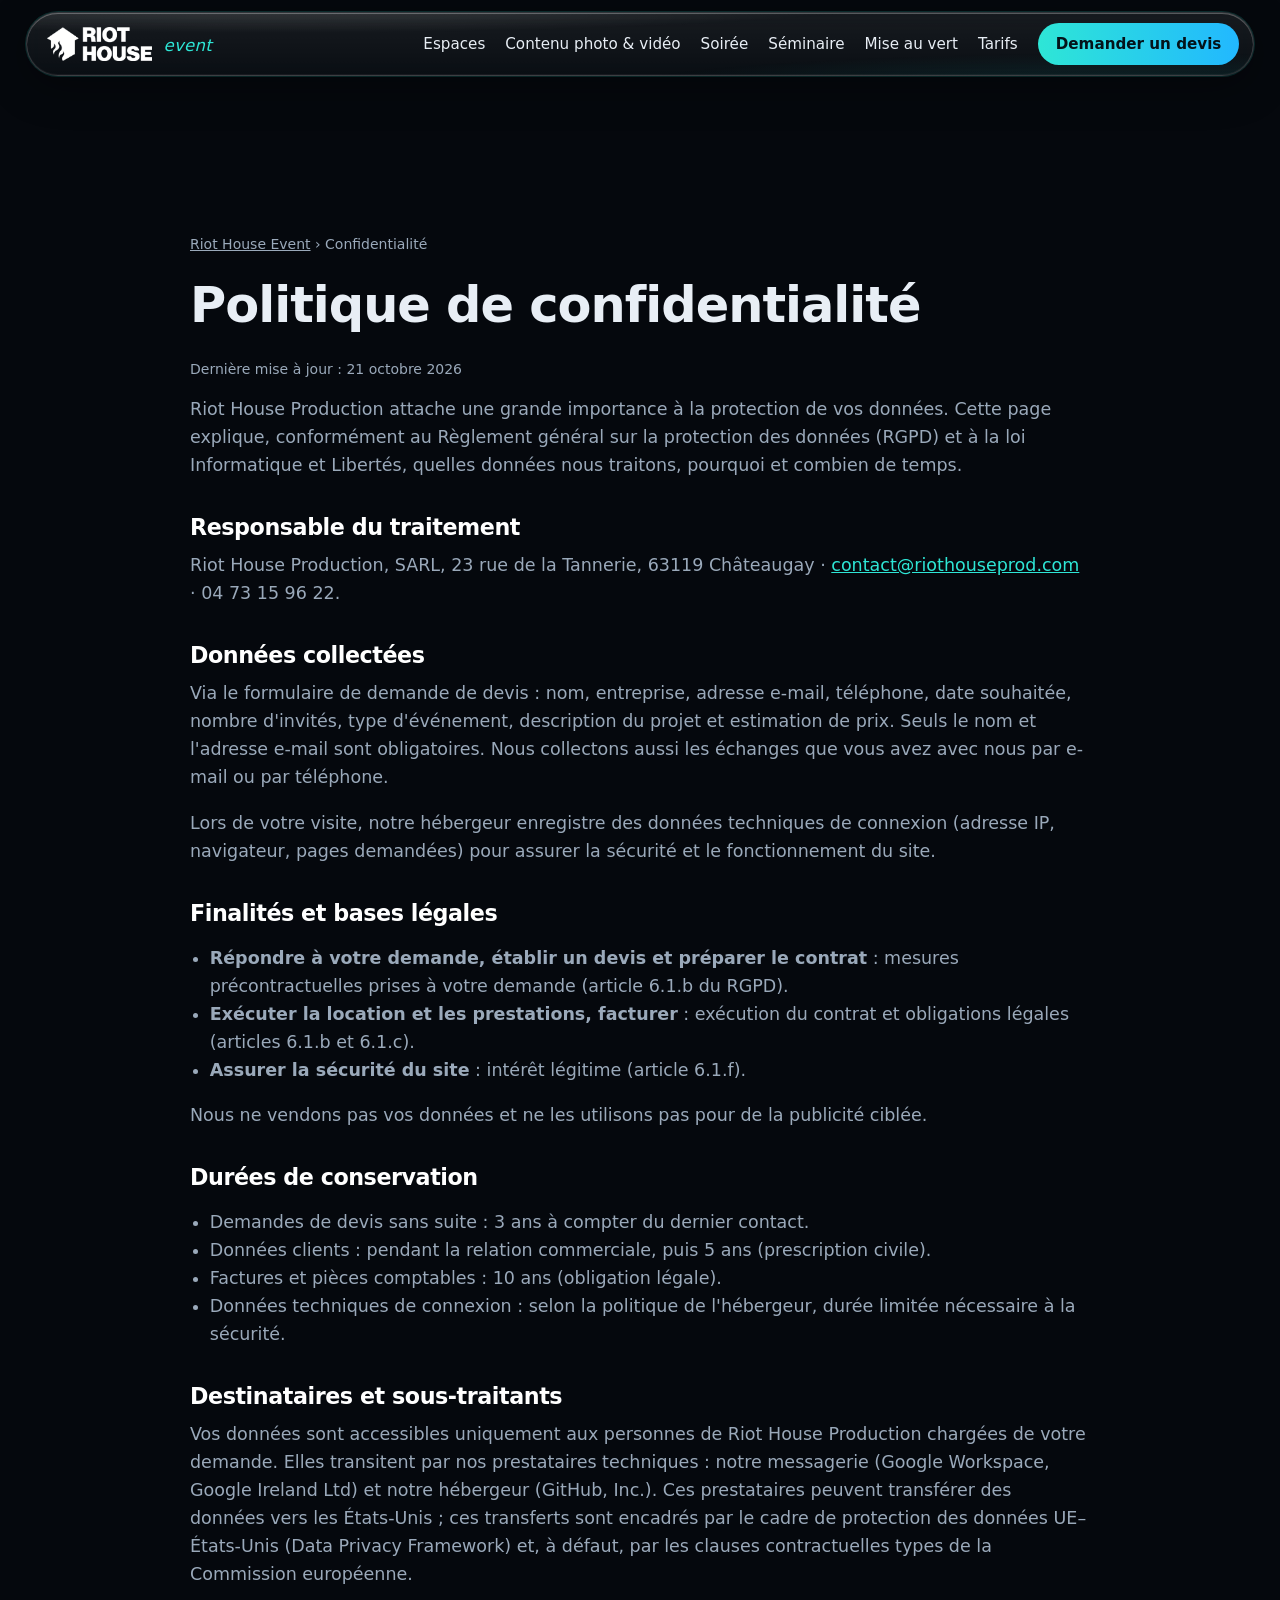
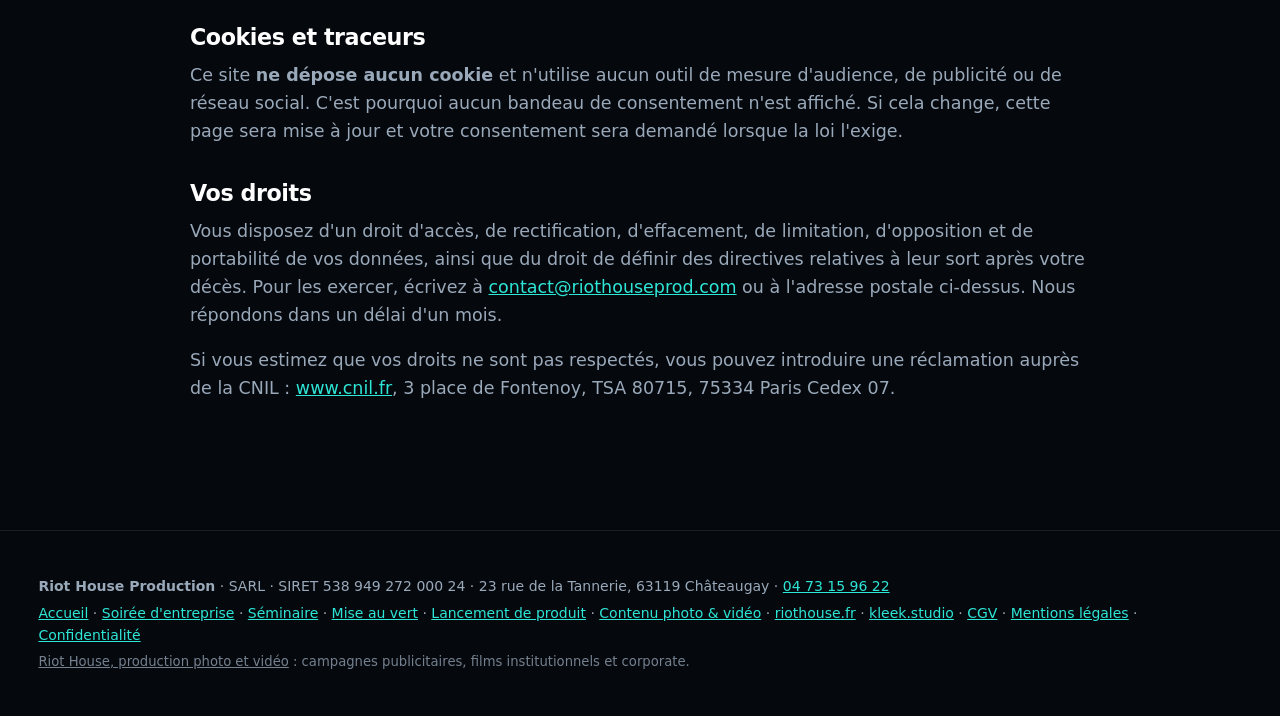
==== commit 802676e1: "Retours associés : page Contenu photo & vidéo, ménage et technicien inclus, prix allégés sur les pag" ====
--- a/confidentialite/index.html
+++ b/confidentialite/index.html
@@ -49,6 +49,7 @@
   </a>
   <nav aria-label="Navigation principale">
     <a href="/#espaces">Espaces</a>
+    <a href="/contenu-photo-video/">Contenu photo &amp; vidéo</a>
     <a href="/soiree-entreprise/">Soirée</a>
     <a href="/seminaire/">Séminaire</a>
     <a href="/mise-au-vert/">Mise au vert</a>
@@ -100,7 +101,7 @@
 <footer class="footer">
   <div class="wrap">
     <p><strong>Riot House Production</strong> · SARL · SIRET 538 949 272 000 24 · 23 rue de la Tannerie, 63119 Châteaugay · <a href="tel:+33473159622">04 73 15 96 22</a></p>
-    <p><a href="/">Accueil</a> · <a href="/soiree-entreprise/">Soirée d'entreprise</a> · <a href="/seminaire/">Séminaire</a> · <a href="/mise-au-vert/">Mise au vert</a> · <a href="/lancement-produit/">Lancement de produit</a> · <a href="https://www.riothouse.fr/">riothouse.fr</a> · <a href="https://kleek.studio/">kleek.studio</a> · <a href="https://www.riothouse.fr/app/uploads/2019/03/riot-house-cgv.pdf">CGV</a> · <a href="/mentions-legales/">Mentions légales</a> · <a href="/confidentialite/">Confidentialité</a></p>
+    <p><a href="/">Accueil</a> · <a href="/soiree-entreprise/">Soirée d'entreprise</a> · <a href="/seminaire/">Séminaire</a> · <a href="/mise-au-vert/">Mise au vert</a> · <a href="/lancement-produit/">Lancement de produit</a> · <a href="/contenu-photo-video/">Contenu photo &amp; vidéo</a> · <a href="https://www.riothouse.fr/">riothouse.fr</a> · <a href="https://kleek.studio/">kleek.studio</a> · <a href="https://www.riothouse.fr/app/uploads/2019/03/riot-house-cgv.pdf">CGV</a> · <a href="/mentions-legales/">Mentions légales</a> · <a href="/confidentialite/">Confidentialité</a></p>
     <p class="sister"><a href="https://www.riothouse.fr/">Riot House, production photo et vidéo</a> : campagnes publicitaires, films institutionnels et corporate.</p>
   </div>
 </footer>
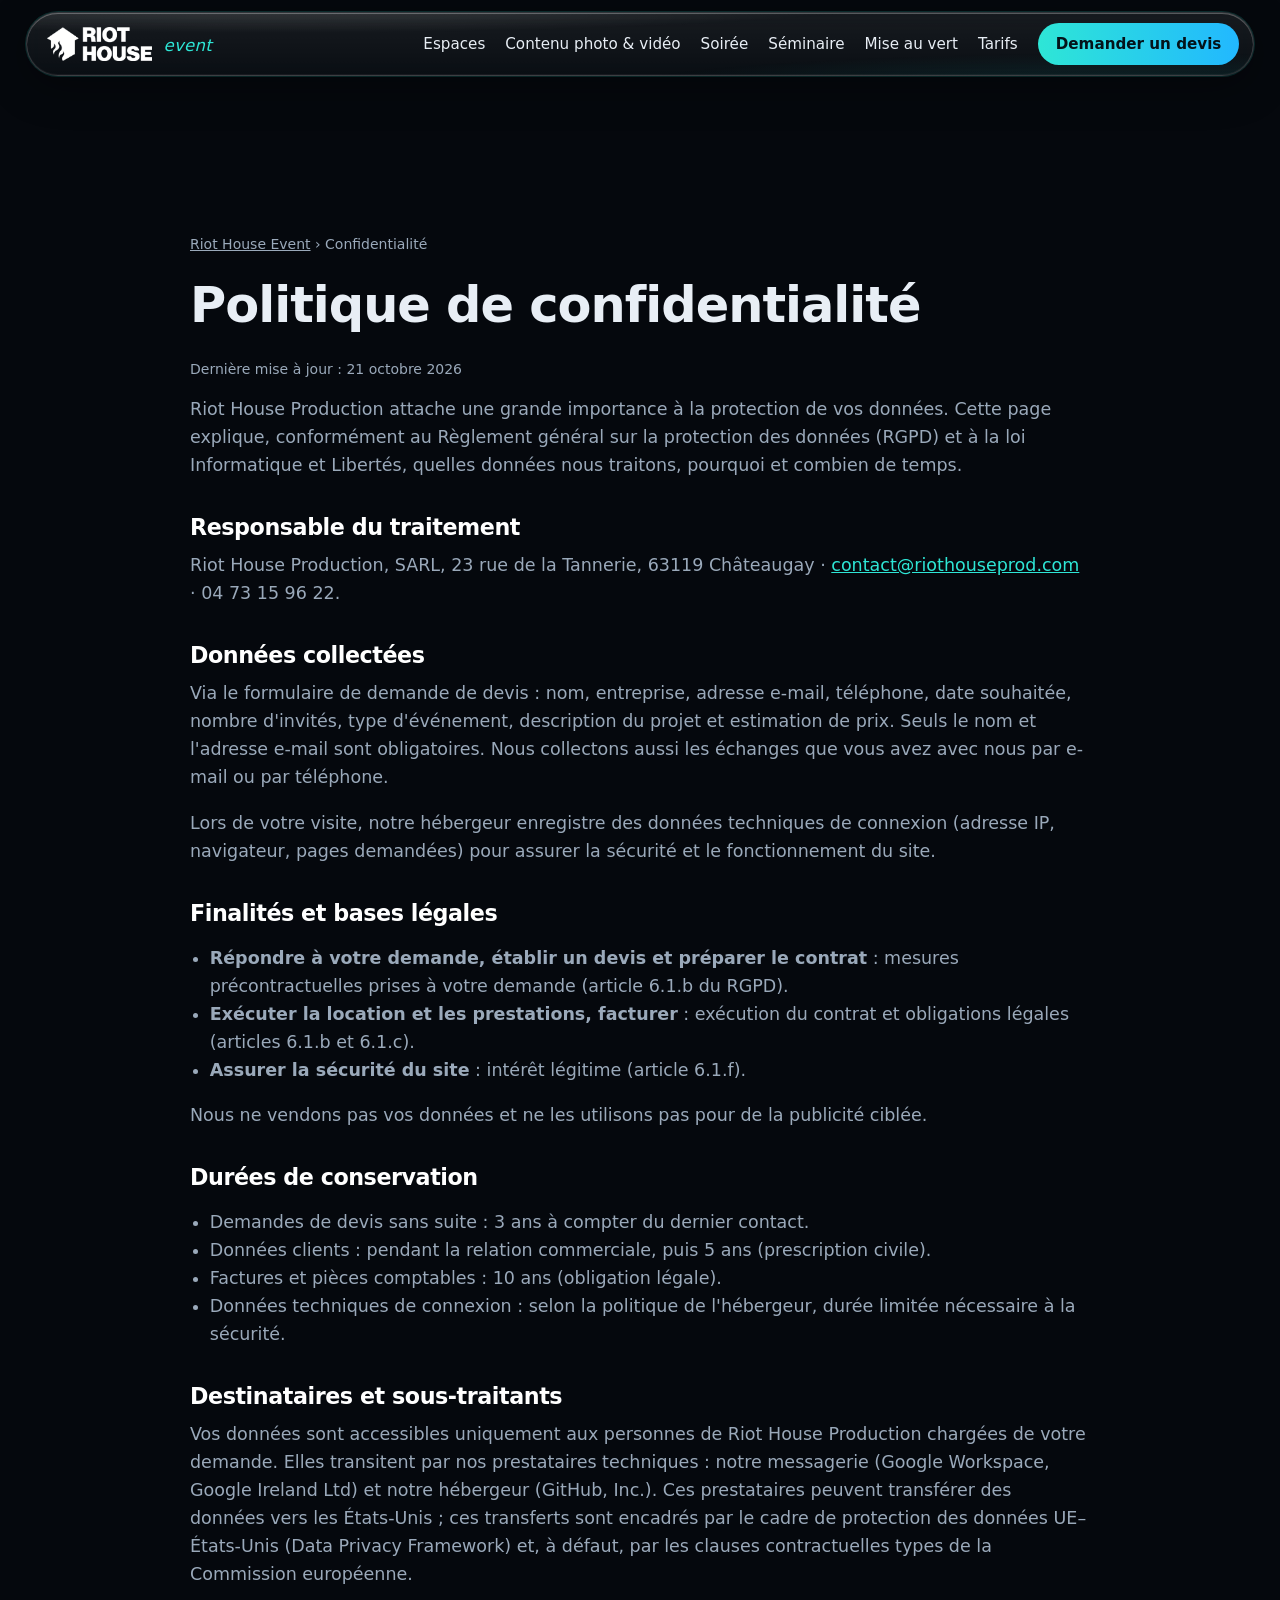
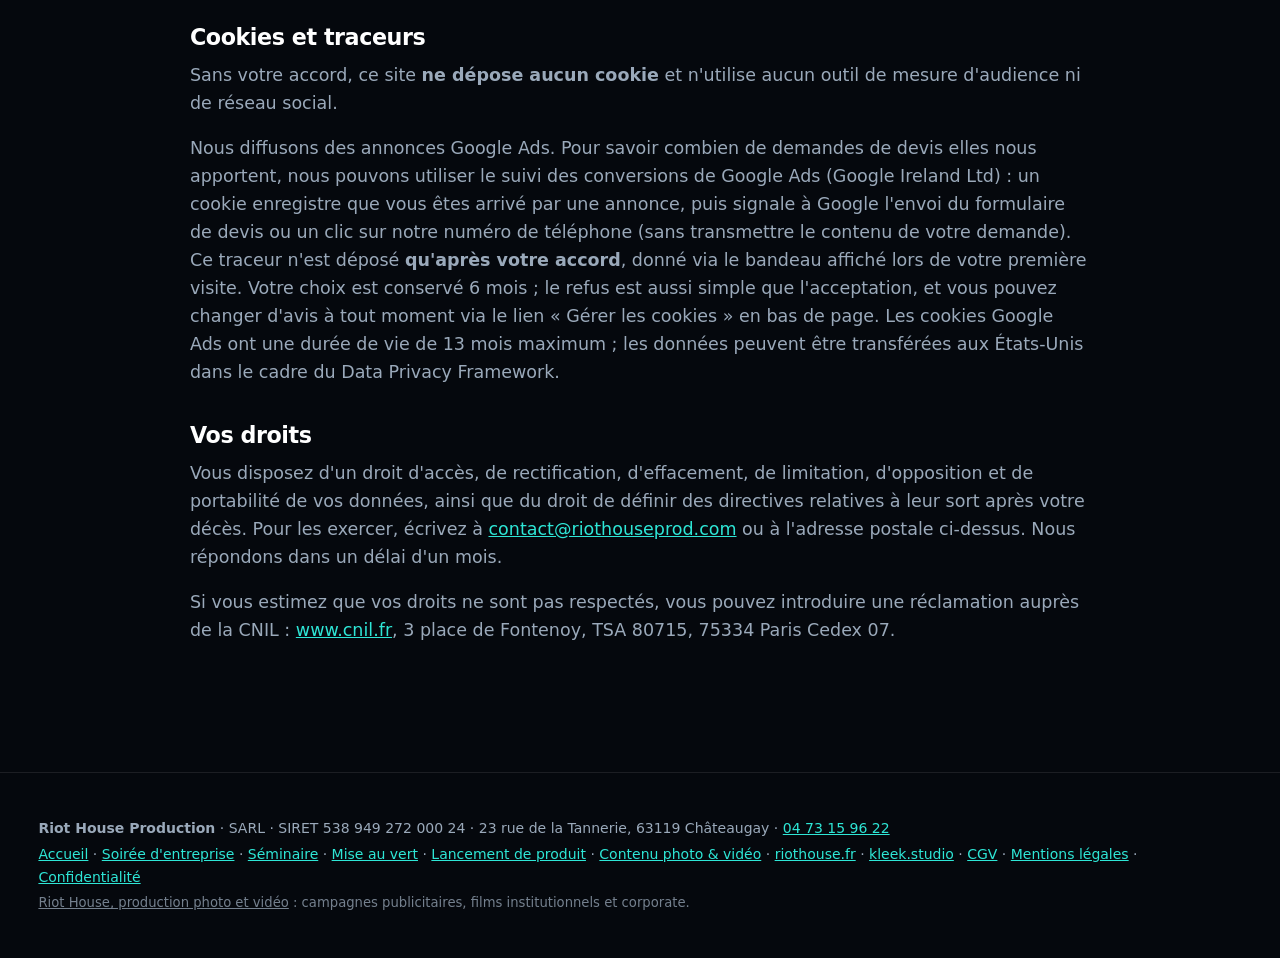
==== commit fe301431: "Suivi des conversions Google Ads sur le formulaire de devis, avec consentement Co-Authored-By: Claud" ====
--- a/confidentialite/index.html
+++ b/confidentialite/index.html
@@ -4,7 +4,7 @@
 <meta charset="utf-8">
 <meta name="viewport" content="width=device-width, initial-scale=1">
 <title>Politique de confidentialité | Riot House Event</title>
-<meta name="description" content="Comment Riot House Production traite les données de vos demandes de devis : finalités, durées de conservation, destinataires, absence de cookies et vos droits RGPD.">
+<meta name="description" content="Comment Riot House Production traite les données de vos demandes de devis : finalités, durées de conservation, destinataires, cookies et vos droits RGPD.">
 <meta name="robots" content="index, follow, max-image-preview:large">
 <link rel="canonical" href="https://event.riothouse.fr/confidentialite/">
 <meta name="theme-color" content="#05080d">
@@ -12,12 +12,12 @@
 <meta property="og:locale" content="fr_FR">
 <meta property="og:site_name" content="Riot House Event">
 <meta property="og:title" content="Politique de confidentialité | Riot House Event">
-<meta property="og:description" content="Comment Riot House Production traite les données de vos demandes de devis : finalités, durées de conservation, destinataires, absence de cookies et vos droits RGPD.">
+<meta property="og:description" content="Comment Riot House Production traite les données de vos demandes de devis : finalités, durées de conservation, destinataires, cookies et vos droits RGPD.">
 <meta property="og:url" content="https://event.riothouse.fr/confidentialite/">
 <meta property="og:image" content="https://event.riothouse.fr/assets/og-image.png">
 <meta name="twitter:card" content="summary_large_image">
 <link rel="icon" type="image/svg+xml" href="/assets/favicon.svg">
-<link rel="stylesheet" href="/assets/style.css?v=cfd2a1e7">
+<link rel="stylesheet" href="/assets/style.css?v=6527f311">
 <script>document.documentElement.classList.add("js");setTimeout(function(){if(!document.documentElement.dataset.fx)document.documentElement.classList.remove("js")},3000)</script>
 <script type="application/ld+json">
 {
@@ -90,8 +90,9 @@
   <h2>Destinataires et sous-traitants</h2>
   <p>Vos données sont accessibles uniquement aux personnes de Riot House Production chargées de votre demande. Elles transitent par nos prestataires techniques : notre messagerie (Google Workspace, Google Ireland Ltd) et notre hébergeur (GitHub, Inc.). Ces prestataires peuvent transférer des données vers les États-Unis ; ces transferts sont encadrés par le cadre de protection des données UE–États-Unis (Data Privacy Framework) et, à défaut, par les clauses contractuelles types de la Commission européenne.</p>
 
-  <h2>Cookies et traceurs</h2>
-  <p>Ce site <strong>ne dépose aucun cookie</strong> et n'utilise aucun outil de mesure d'audience, de publicité ou de réseau social. C'est pourquoi aucun bandeau de consentement n'est affiché. Si cela change, cette page sera mise à jour et votre consentement sera demandé lorsque la loi l'exige.</p>
+  <h2 id="cookies">Cookies et traceurs</h2>
+  <p>Sans votre accord, ce site <strong>ne dépose aucun cookie</strong> et n'utilise aucun outil de mesure d'audience ni de réseau social.</p>
+  <p>Nous diffusons des annonces Google Ads. Pour savoir combien de demandes de devis elles nous apportent, nous pouvons utiliser le suivi des conversions de Google Ads (Google Ireland Ltd) : un cookie enregistre que vous êtes arrivé par une annonce, puis signale à Google l'envoi du formulaire de devis ou un clic sur notre numéro de téléphone (sans transmettre le contenu de votre demande). Ce traceur n'est déposé <strong>qu'après votre accord</strong>, donné via le bandeau affiché lors de votre première visite. Votre choix est conservé 6 mois ; le refus est aussi simple que l'acceptation, et vous pouvez changer d'avis à tout moment via le lien « Gérer les cookies » en bas de page. Les cookies Google Ads ont une durée de vie de 13 mois maximum ; les données peuvent être transférées aux États-Unis dans le cadre du Data Privacy Framework.</p>
 
   <h2>Vos droits</h2>
   <p>Vous disposez d'un droit d'accès, de rectification, d'effacement, de limitation, d'opposition et de portabilité de vos données, ainsi que du droit de définir des directives relatives à leur sort après votre décès. Pour les exercer, écrivez à <a href="mailto:contact@riothouseprod.com">contact@riothouseprod.com</a> ou à l'adresse postale ci-dessus. Nous répondons dans un délai d'un mois.</p>
@@ -101,10 +102,11 @@
 <footer class="footer">
   <div class="wrap">
     <p><strong>Riot House Production</strong> · SARL · SIRET 538 949 272 000 24 · 23 rue de la Tannerie, 63119 Châteaugay · <a href="tel:+33473159622">04 73 15 96 22</a></p>
-    <p><a href="/">Accueil</a> · <a href="/soiree-entreprise/">Soirée d'entreprise</a> · <a href="/seminaire/">Séminaire</a> · <a href="/mise-au-vert/">Mise au vert</a> · <a href="/lancement-produit/">Lancement de produit</a> · <a href="/contenu-photo-video/">Contenu photo &amp; vidéo</a> · <a href="https://www.riothouse.fr/">riothouse.fr</a> · <a href="https://kleek.studio/">kleek.studio</a> · <a href="https://www.riothouse.fr/app/uploads/2019/03/riot-house-cgv.pdf">CGV</a> · <a href="/mentions-legales/">Mentions légales</a> · <a href="/confidentialite/">Confidentialité</a></p>
+    <p><a href="/">Accueil</a> · <a href="/soiree-entreprise/">Soirée d'entreprise</a> · <a href="/seminaire/">Séminaire</a> · <a href="/mise-au-vert/">Mise au vert</a> · <a href="/lancement-produit/">Lancement de produit</a> · <a href="/contenu-photo-video/">Contenu photo &amp; vidéo</a> · <a href="https://www.riothouse.fr/">riothouse.fr</a> · <a href="https://kleek.studio/">kleek.studio</a> · <a href="https://www.riothouse.fr/app/uploads/2019/03/riot-house-cgv.pdf">CGV</a> · <a href="/mentions-legales/">Mentions légales</a> · <a href="/confidentialite/">Confidentialité</a> <span class="manage-cookies">· <a href="#">Gérer les cookies</a></span></p>
     <p class="sister"><a href="https://www.riothouse.fr/">Riot House, production photo et vidéo</a> : campagnes publicitaires, films institutionnels et corporate.</p>
   </div>
 </footer>
+<script src="/assets/ads.js?v=8fd82acd" defer></script>
 <script src="/assets/fx.js?v=851ea6b1" defer></script>
 <script src="/assets/cinema.js?v=e68865a1" defer></script>
 </body>
--- a/assets/style.css
+++ b/assets/style.css
@@ -421,3 +421,12 @@
 .photo-row.cols4 figcaption{white-space:normal}
 @media(max-width:900px){.photo-row,.photo-row.cols3{grid-template-columns:minmax(0,1fr)}.photo-row.cols4{grid-template-columns:repeat(2,minmax(0,1fr))}}
 @media(max-width:600px){.photo-row.cols4{grid-template-columns:minmax(0,1fr)}}
+
+/* bandeau de consentement Google Ads */
+.consent{position:fixed;z-index:60;left:16px;right:16px;bottom:16px;max-width:640px;margin:0 auto;padding:16px 18px;border:1px solid var(--line);border-radius:18px;background:rgba(10,16,24,.94);backdrop-filter:blur(10px);box-shadow:0 18px 50px rgba(0,0,0,.45);display:flex;flex-wrap:wrap;gap:12px 18px;align-items:center}
+.consent[hidden]{display:none}
+.consent p{margin:0;flex:1 1 300px;font-size:.88rem;line-height:1.45;color:#c5d1de}
+.consent a{color:var(--cyan)}
+.consent-btns{display:flex;gap:10px}
+.manage-cookies[hidden]{display:none}
+.consent .btn-ghost{color:#fff!important}
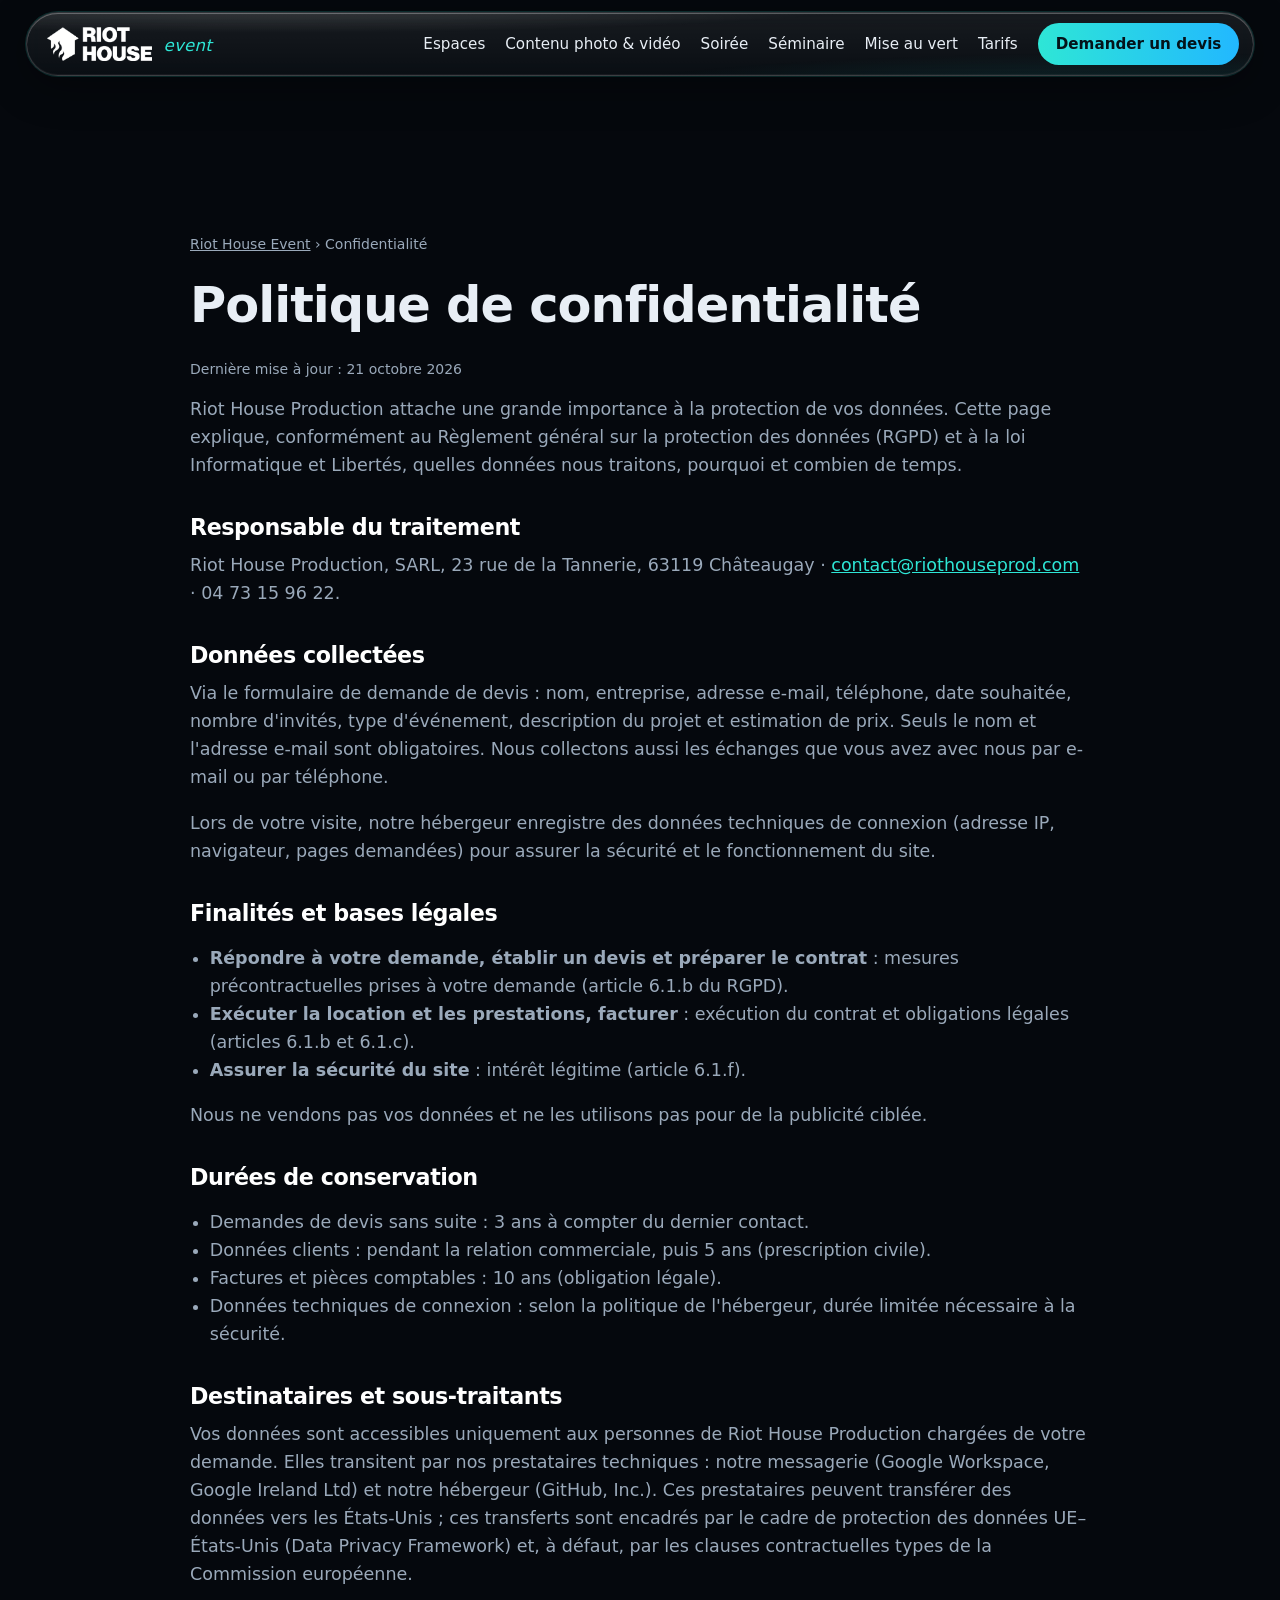
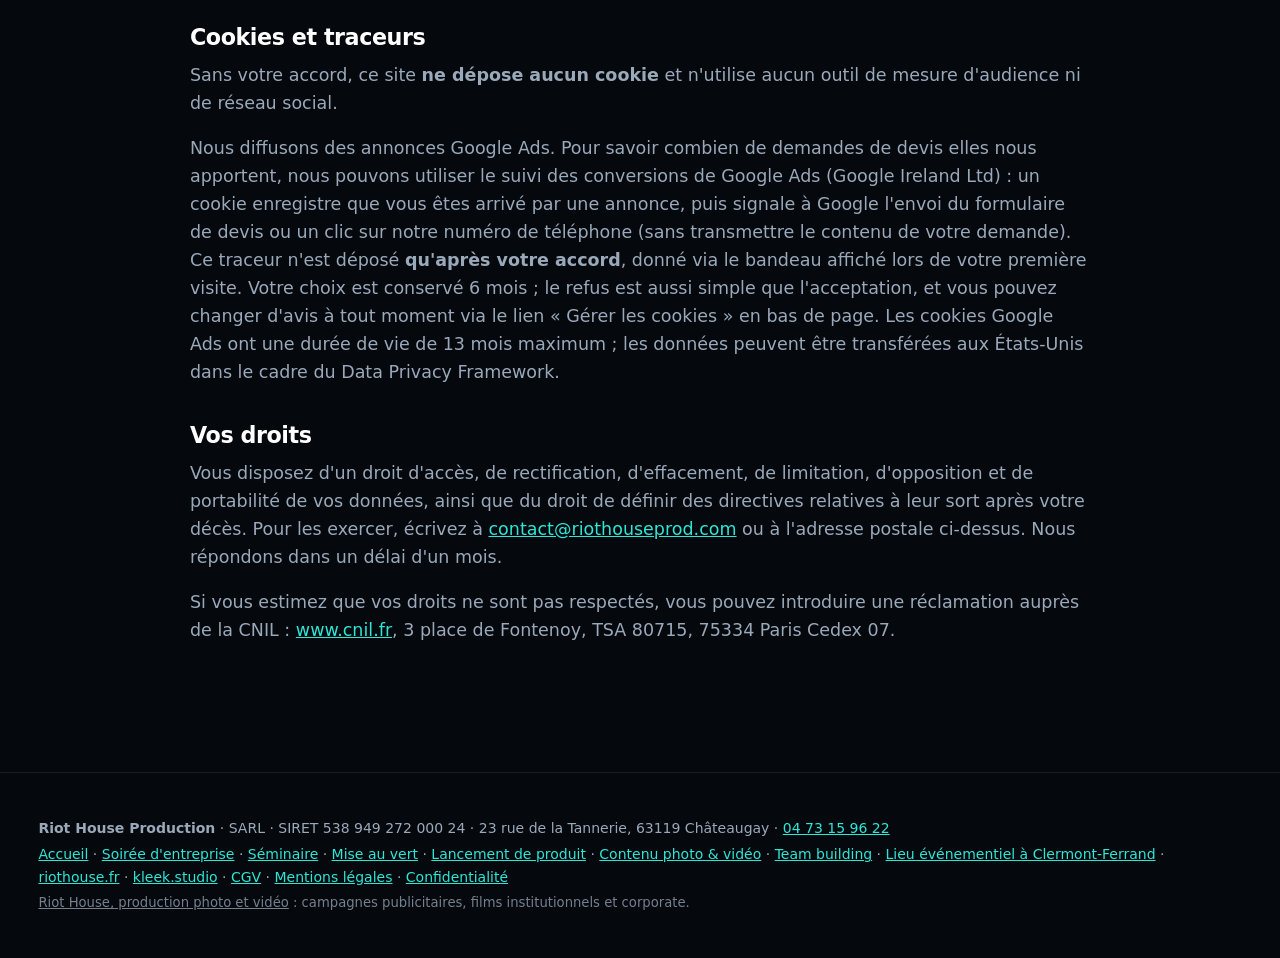
==== commit 7637ee3e: "SEO local : page lieu événementiel Clermont-Ferrand, page team building, accès, llms.txt Co-Authored" ====
--- a/confidentialite/index.html
+++ b/confidentialite/index.html
@@ -17,7 +17,7 @@
 <meta property="og:image" content="https://event.riothouse.fr/assets/og-image.png">
 <meta name="twitter:card" content="summary_large_image">
 <link rel="icon" type="image/svg+xml" href="/assets/favicon.svg">
-<link rel="stylesheet" href="/assets/style.css?v=6527f311">
+<link rel="stylesheet" href="/assets/style.css?v=b7bc3d38">
 <script>document.documentElement.classList.add("js");setTimeout(function(){if(!document.documentElement.dataset.fx)document.documentElement.classList.remove("js")},3000)</script>
 <script type="application/ld+json">
 {
@@ -102,7 +102,7 @@
 <footer class="footer">
   <div class="wrap">
     <p><strong>Riot House Production</strong> · SARL · SIRET 538 949 272 000 24 · 23 rue de la Tannerie, 63119 Châteaugay · <a href="tel:+33473159622">04 73 15 96 22</a></p>
-    <p><a href="/">Accueil</a> · <a href="/soiree-entreprise/">Soirée d'entreprise</a> · <a href="/seminaire/">Séminaire</a> · <a href="/mise-au-vert/">Mise au vert</a> · <a href="/lancement-produit/">Lancement de produit</a> · <a href="/contenu-photo-video/">Contenu photo &amp; vidéo</a> · <a href="https://www.riothouse.fr/">riothouse.fr</a> · <a href="https://kleek.studio/">kleek.studio</a> · <a href="https://www.riothouse.fr/app/uploads/2019/03/riot-house-cgv.pdf">CGV</a> · <a href="/mentions-legales/">Mentions légales</a> · <a href="/confidentialite/">Confidentialité</a> <span class="manage-cookies">· <a href="#">Gérer les cookies</a></span></p>
+    <p><a href="/">Accueil</a> · <a href="/soiree-entreprise/">Soirée d'entreprise</a> · <a href="/seminaire/">Séminaire</a> · <a href="/mise-au-vert/">Mise au vert</a> · <a href="/lancement-produit/">Lancement de produit</a> · <a href="/contenu-photo-video/">Contenu photo &amp; vidéo</a> · <a href="/team-building-clermont-ferrand/">Team building</a> · <a href="/lieu-evenementiel-clermont-ferrand/">Lieu événementiel à Clermont-Ferrand</a> · <a href="https://www.riothouse.fr/">riothouse.fr</a> · <a href="https://kleek.studio/">kleek.studio</a> · <a href="https://www.riothouse.fr/app/uploads/2019/03/riot-house-cgv.pdf">CGV</a> · <a href="/mentions-legales/">Mentions légales</a> · <a href="/confidentialite/">Confidentialité</a> <span class="manage-cookies">· <a href="#">Gérer les cookies</a></span></p>
     <p class="sister"><a href="https://www.riothouse.fr/">Riot House, production photo et vidéo</a> : campagnes publicitaires, films institutionnels et corporate.</p>
   </div>
 </footer>
--- a/assets/style.css
+++ b/assets/style.css
@@ -430,3 +430,8 @@
 .consent-btns{display:flex;gap:10px}
 .manage-cookies[hidden]{display:none}
 .consent .btn-ghost{color:#fff!important}
+
+/* page Contenu photo & vidéo : fond moins assombri, la photo de making-of se voit */
+.ph-contenu-photo-video>img{filter:brightness(1.35) saturate(1.1)}
+.ph-contenu-photo-video::before{background:linear-gradient(90deg,rgba(5,8,13,.85) 15%,rgba(5,8,13,.35) 60%,rgba(5,8,13,.1)),linear-gradient(180deg,transparent 65%,var(--bg))}
+@media(max-width:700px){.ph-contenu-photo-video::before{background:linear-gradient(180deg,rgba(5,8,13,.3),rgba(5,8,13,.6) 70%,var(--bg))}}
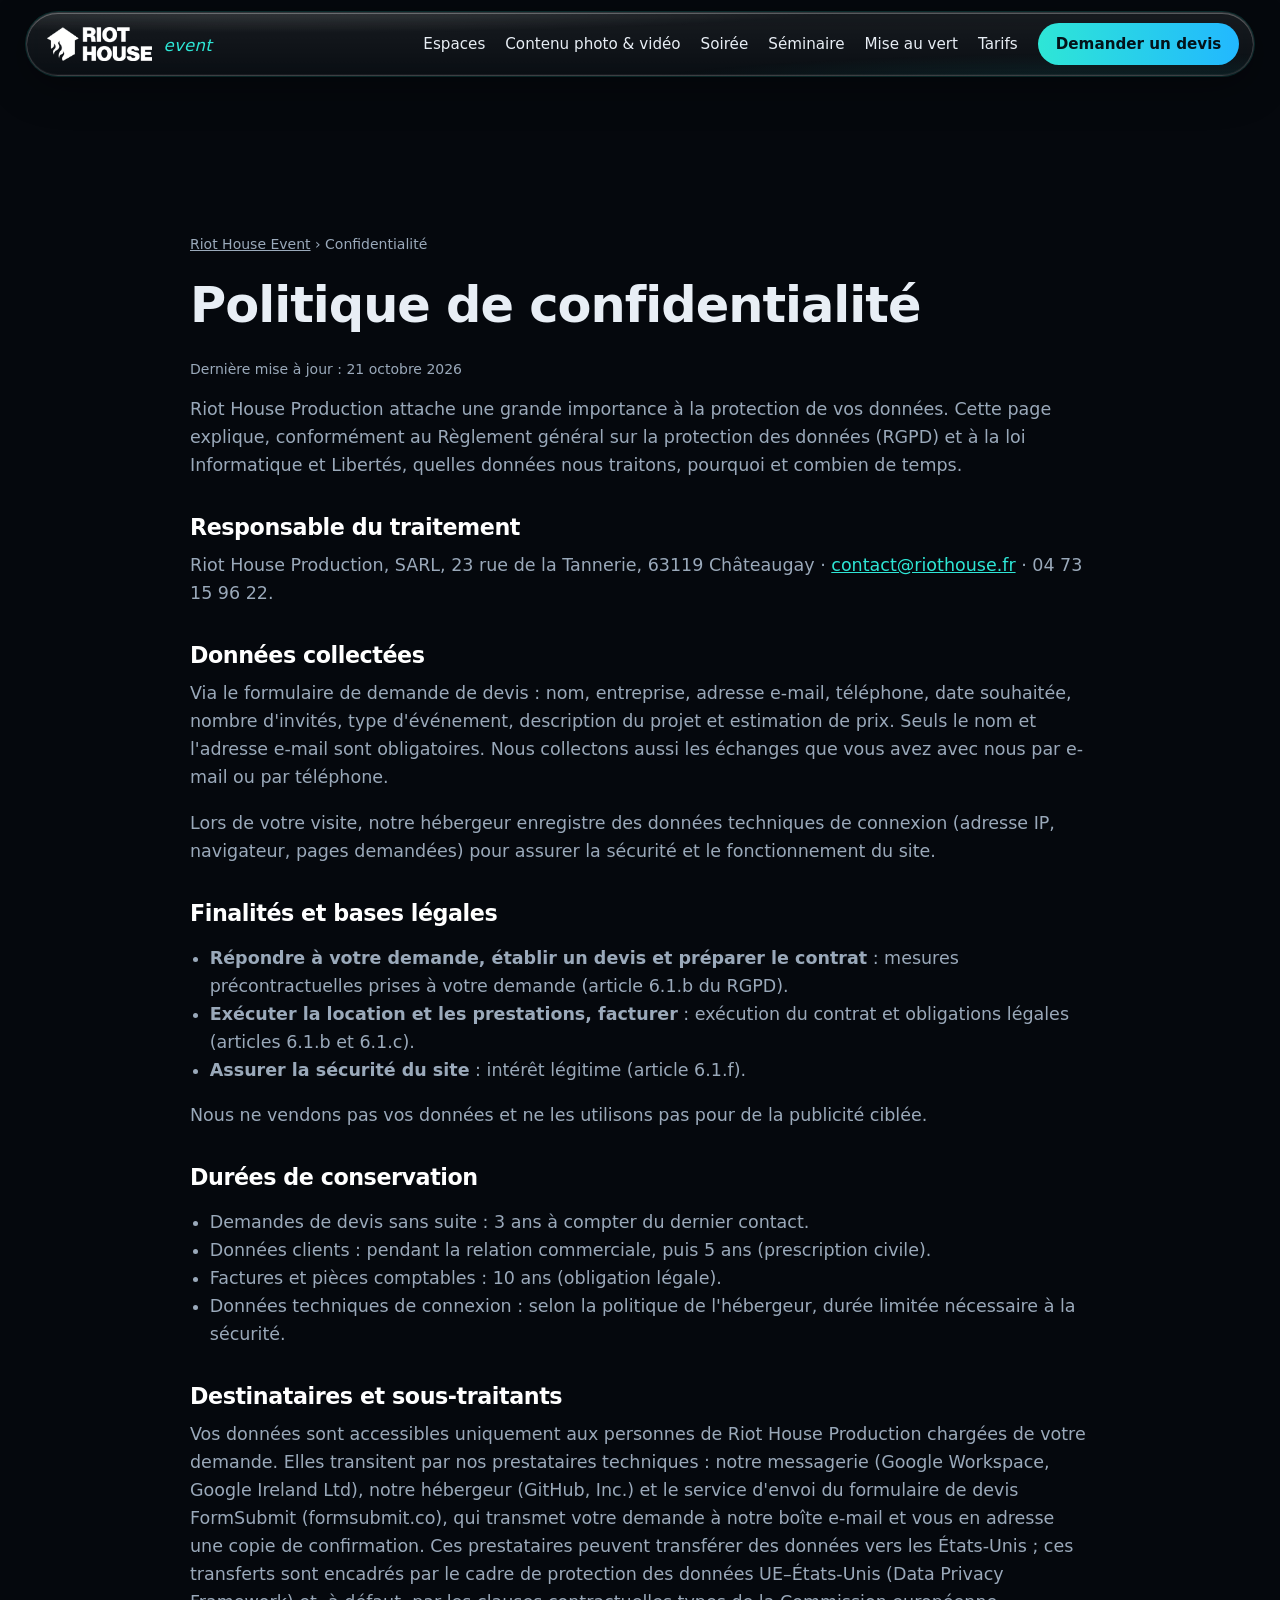
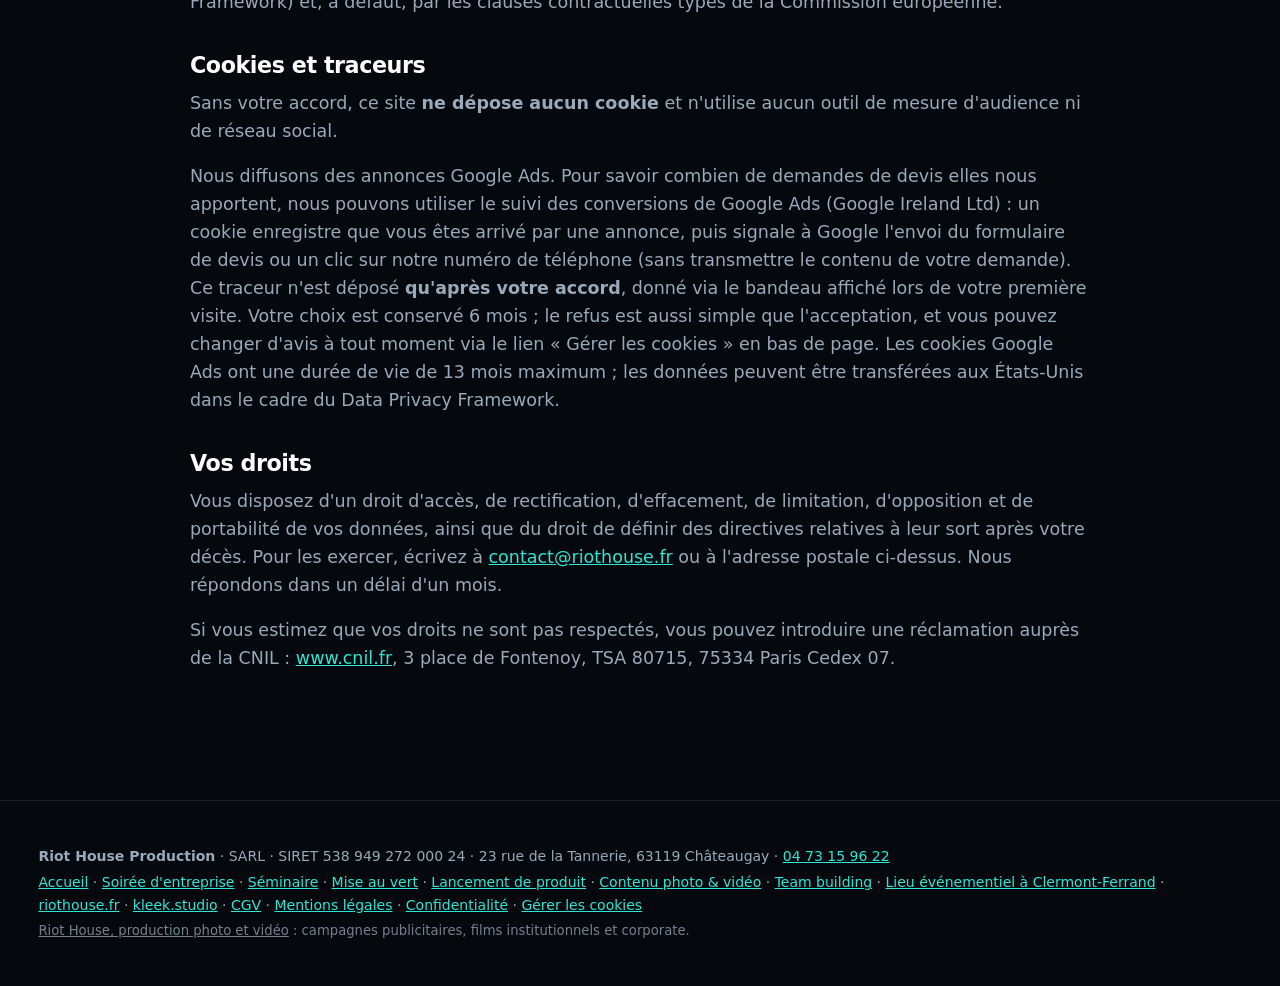
==== commit 430dfea9: "Formulaire : envoi direct à contact@riothouse.fr via FormSubmit, copie de confirmation au demandeur," ====
--- a/confidentialite/index.html
+++ b/confidentialite/index.html
@@ -17,7 +17,7 @@
 <meta property="og:image" content="https://event.riothouse.fr/assets/og-image.png">
 <meta name="twitter:card" content="summary_large_image">
 <link rel="icon" type="image/svg+xml" href="/assets/favicon.svg">
-<link rel="stylesheet" href="/assets/style.css?v=b7bc3d38">
+<link rel="stylesheet" href="/assets/style.css?v=709c5479">
 <script>document.documentElement.classList.add("js");setTimeout(function(){if(!document.documentElement.dataset.fx)document.documentElement.classList.remove("js")},3000)</script>
 <script type="application/ld+json">
 {
@@ -65,7 +65,7 @@
   <p>Riot House Production attache une grande importance à la protection de vos données. Cette page explique, conformément au Règlement général sur la protection des données (RGPD) et à la loi Informatique et Libertés, quelles données nous traitons, pourquoi et combien de temps.</p>
 
   <h2>Responsable du traitement</h2>
-  <p>Riot House Production, SARL, 23 rue de la Tannerie, 63119 Châteaugay · <a href="mailto:contact@riothouseprod.com">contact@riothouseprod.com</a> · 04 73 15 96 22.</p>
+  <p>Riot House Production, SARL, 23 rue de la Tannerie, 63119 Châteaugay · <a href="mailto:contact@riothouse.fr">contact@riothouse.fr</a> · 04 73 15 96 22.</p>
 
   <h2>Données collectées</h2>
   <p>Via le formulaire de demande de devis : nom, entreprise, adresse e-mail, téléphone, date souhaitée, nombre d'invités, type d'événement, description du projet et estimation de prix. Seuls le nom et l'adresse e-mail sont obligatoires. Nous collectons aussi les échanges que vous avez avec nous par e-mail ou par téléphone.</p>
@@ -88,14 +88,14 @@
   </ul>
 
   <h2>Destinataires et sous-traitants</h2>
-  <p>Vos données sont accessibles uniquement aux personnes de Riot House Production chargées de votre demande. Elles transitent par nos prestataires techniques : notre messagerie (Google Workspace, Google Ireland Ltd) et notre hébergeur (GitHub, Inc.). Ces prestataires peuvent transférer des données vers les États-Unis ; ces transferts sont encadrés par le cadre de protection des données UE–États-Unis (Data Privacy Framework) et, à défaut, par les clauses contractuelles types de la Commission européenne.</p>
+  <p>Vos données sont accessibles uniquement aux personnes de Riot House Production chargées de votre demande. Elles transitent par nos prestataires techniques : notre messagerie (Google Workspace, Google Ireland Ltd), notre hébergeur (GitHub, Inc.) et le service d'envoi du formulaire de devis FormSubmit (formsubmit.co), qui transmet votre demande à notre boîte e-mail et vous en adresse une copie de confirmation. Ces prestataires peuvent transférer des données vers les États-Unis ; ces transferts sont encadrés par le cadre de protection des données UE–États-Unis (Data Privacy Framework) et, à défaut, par les clauses contractuelles types de la Commission européenne.</p>
 
   <h2 id="cookies">Cookies et traceurs</h2>
   <p>Sans votre accord, ce site <strong>ne dépose aucun cookie</strong> et n'utilise aucun outil de mesure d'audience ni de réseau social.</p>
   <p>Nous diffusons des annonces Google Ads. Pour savoir combien de demandes de devis elles nous apportent, nous pouvons utiliser le suivi des conversions de Google Ads (Google Ireland Ltd) : un cookie enregistre que vous êtes arrivé par une annonce, puis signale à Google l'envoi du formulaire de devis ou un clic sur notre numéro de téléphone (sans transmettre le contenu de votre demande). Ce traceur n'est déposé <strong>qu'après votre accord</strong>, donné via le bandeau affiché lors de votre première visite. Votre choix est conservé 6 mois ; le refus est aussi simple que l'acceptation, et vous pouvez changer d'avis à tout moment via le lien « Gérer les cookies » en bas de page. Les cookies Google Ads ont une durée de vie de 13 mois maximum ; les données peuvent être transférées aux États-Unis dans le cadre du Data Privacy Framework.</p>
 
   <h2>Vos droits</h2>
-  <p>Vous disposez d'un droit d'accès, de rectification, d'effacement, de limitation, d'opposition et de portabilité de vos données, ainsi que du droit de définir des directives relatives à leur sort après votre décès. Pour les exercer, écrivez à <a href="mailto:contact@riothouseprod.com">contact@riothouseprod.com</a> ou à l'adresse postale ci-dessus. Nous répondons dans un délai d'un mois.</p>
+  <p>Vous disposez d'un droit d'accès, de rectification, d'effacement, de limitation, d'opposition et de portabilité de vos données, ainsi que du droit de définir des directives relatives à leur sort après votre décès. Pour les exercer, écrivez à <a href="mailto:contact@riothouse.fr">contact@riothouse.fr</a> ou à l'adresse postale ci-dessus. Nous répondons dans un délai d'un mois.</p>
   <p>Si vous estimez que vos droits ne sont pas respectés, vous pouvez introduire une réclamation auprès de la CNIL : <a href="https://www.cnil.fr/fr/plaintes">www.cnil.fr</a>, 3 place de Fontenoy, TSA 80715, 75334 Paris Cedex 07.</p>
 </section>
 </main>
@@ -106,7 +106,7 @@
     <p class="sister"><a href="https://www.riothouse.fr/">Riot House, production photo et vidéo</a> : campagnes publicitaires, films institutionnels et corporate.</p>
   </div>
 </footer>
-<script src="/assets/ads.js?v=8fd82acd" defer></script>
+<script src="/assets/ads.js?v=1ddac0b3" defer></script>
 <script src="/assets/fx.js?v=851ea6b1" defer></script>
 <script src="/assets/cinema.js?v=e68865a1" defer></script>
 </body>
--- a/assets/style.css
+++ b/assets/style.css
@@ -435,3 +435,10 @@
 .ph-contenu-photo-video>img{filter:brightness(1.35) saturate(1.1)}
 .ph-contenu-photo-video::before{background:linear-gradient(90deg,rgba(5,8,13,.85) 15%,rgba(5,8,13,.35) 60%,rgba(5,8,13,.1)),linear-gradient(180deg,transparent 65%,var(--bg))}
 @media(max-width:700px){.ph-contenu-photo-video::before{background:linear-gradient(180deg,rgba(5,8,13,.3),rgba(5,8,13,.6) 70%,var(--bg))}}
+
+/* estimation rappelée dans le formulaire de contact */
+.form-estimate{margin:0 0 14px;padding:14px 16px;border:1px solid rgba(46,230,214,.35);border-radius:14px;background:rgba(46,230,214,.06)}
+.form-estimate[hidden]{display:none}
+.form-estimate .eyebrow{margin:0 0 4px}
+.form-estimate p{margin:0;color:#fff;font-size:.92rem;line-height:1.45}
+.form-estimate small{display:block;margin-top:6px;color:var(--muted)}
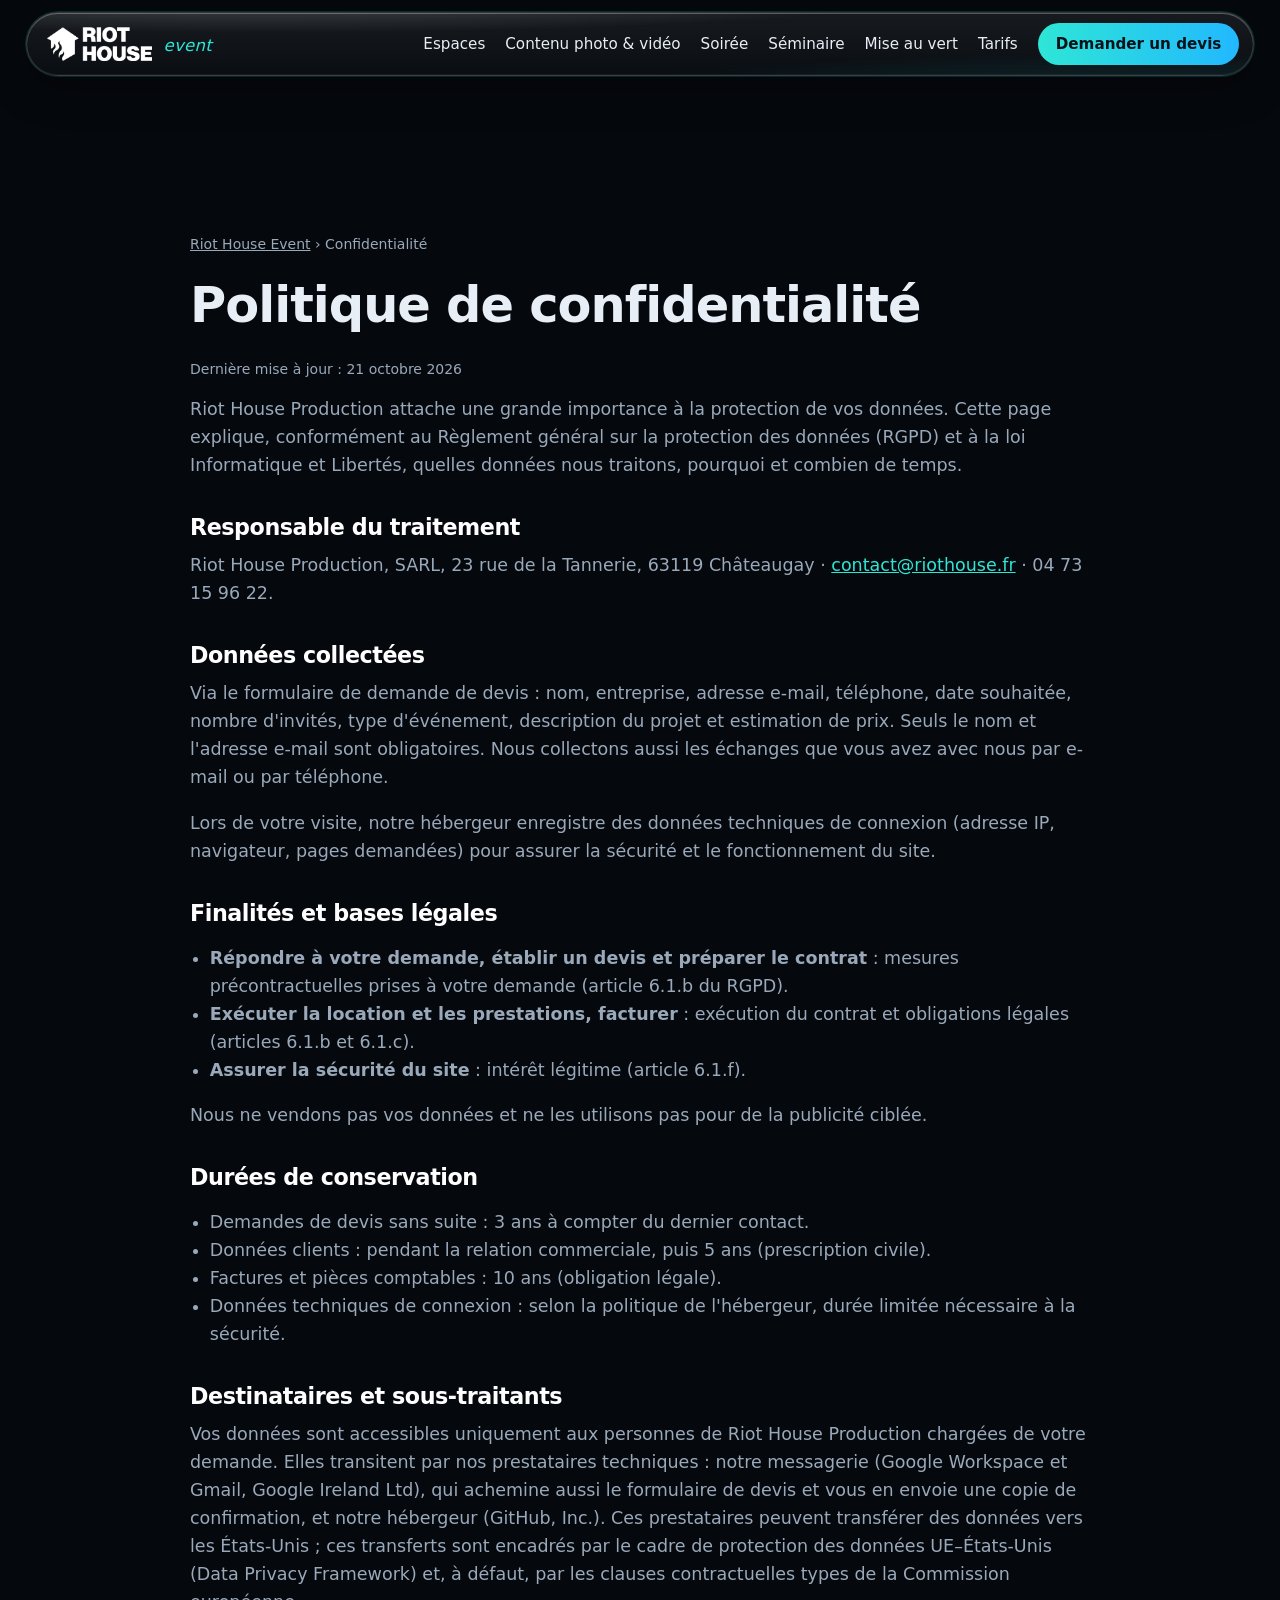
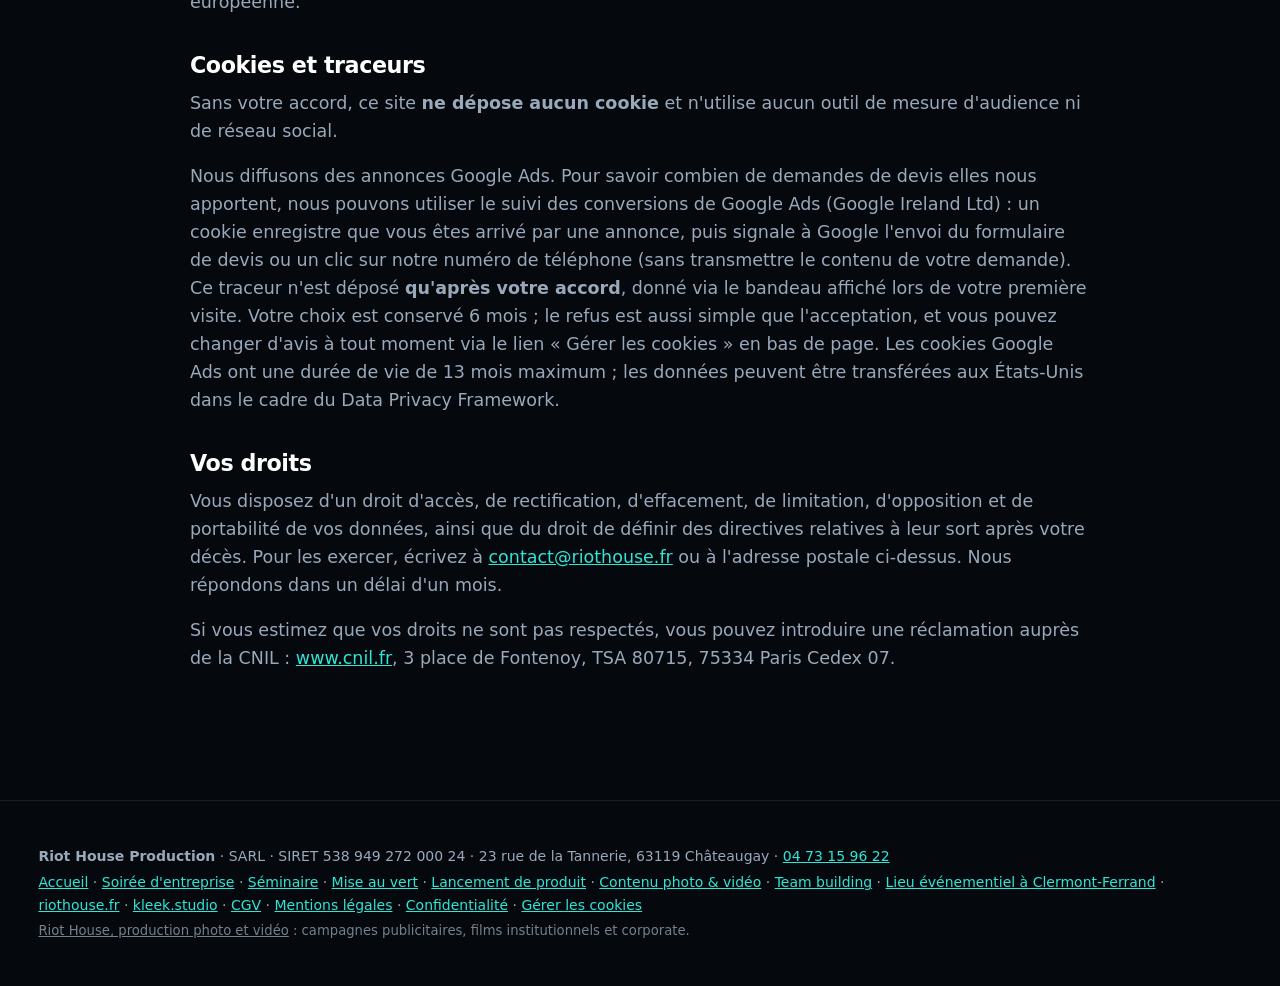
==== commit e1dc8624: "Formulaire : envoi via Google Apps Script (Gmail) avec confirmation au demandeur, repli messagerie ;" ====
--- a/confidentialite/index.html
+++ b/confidentialite/index.html
@@ -88,7 +88,7 @@
   </ul>
 
   <h2>Destinataires et sous-traitants</h2>
-  <p>Vos données sont accessibles uniquement aux personnes de Riot House Production chargées de votre demande. Elles transitent par nos prestataires techniques : notre messagerie (Google Workspace, Google Ireland Ltd), notre hébergeur (GitHub, Inc.) et le service d'envoi du formulaire de devis FormSubmit (formsubmit.co), qui transmet votre demande à notre boîte e-mail et vous en adresse une copie de confirmation. Ces prestataires peuvent transférer des données vers les États-Unis ; ces transferts sont encadrés par le cadre de protection des données UE–États-Unis (Data Privacy Framework) et, à défaut, par les clauses contractuelles types de la Commission européenne.</p>
+  <p>Vos données sont accessibles uniquement aux personnes de Riot House Production chargées de votre demande. Elles transitent par nos prestataires techniques : notre messagerie (Google Workspace et Gmail, Google Ireland Ltd), qui achemine aussi le formulaire de devis et vous en envoie une copie de confirmation, et notre hébergeur (GitHub, Inc.). Ces prestataires peuvent transférer des données vers les États-Unis ; ces transferts sont encadrés par le cadre de protection des données UE–États-Unis (Data Privacy Framework) et, à défaut, par les clauses contractuelles types de la Commission européenne.</p>
 
   <h2 id="cookies">Cookies et traceurs</h2>
   <p>Sans votre accord, ce site <strong>ne dépose aucun cookie</strong> et n'utilise aucun outil de mesure d'audience ni de réseau social.</p>
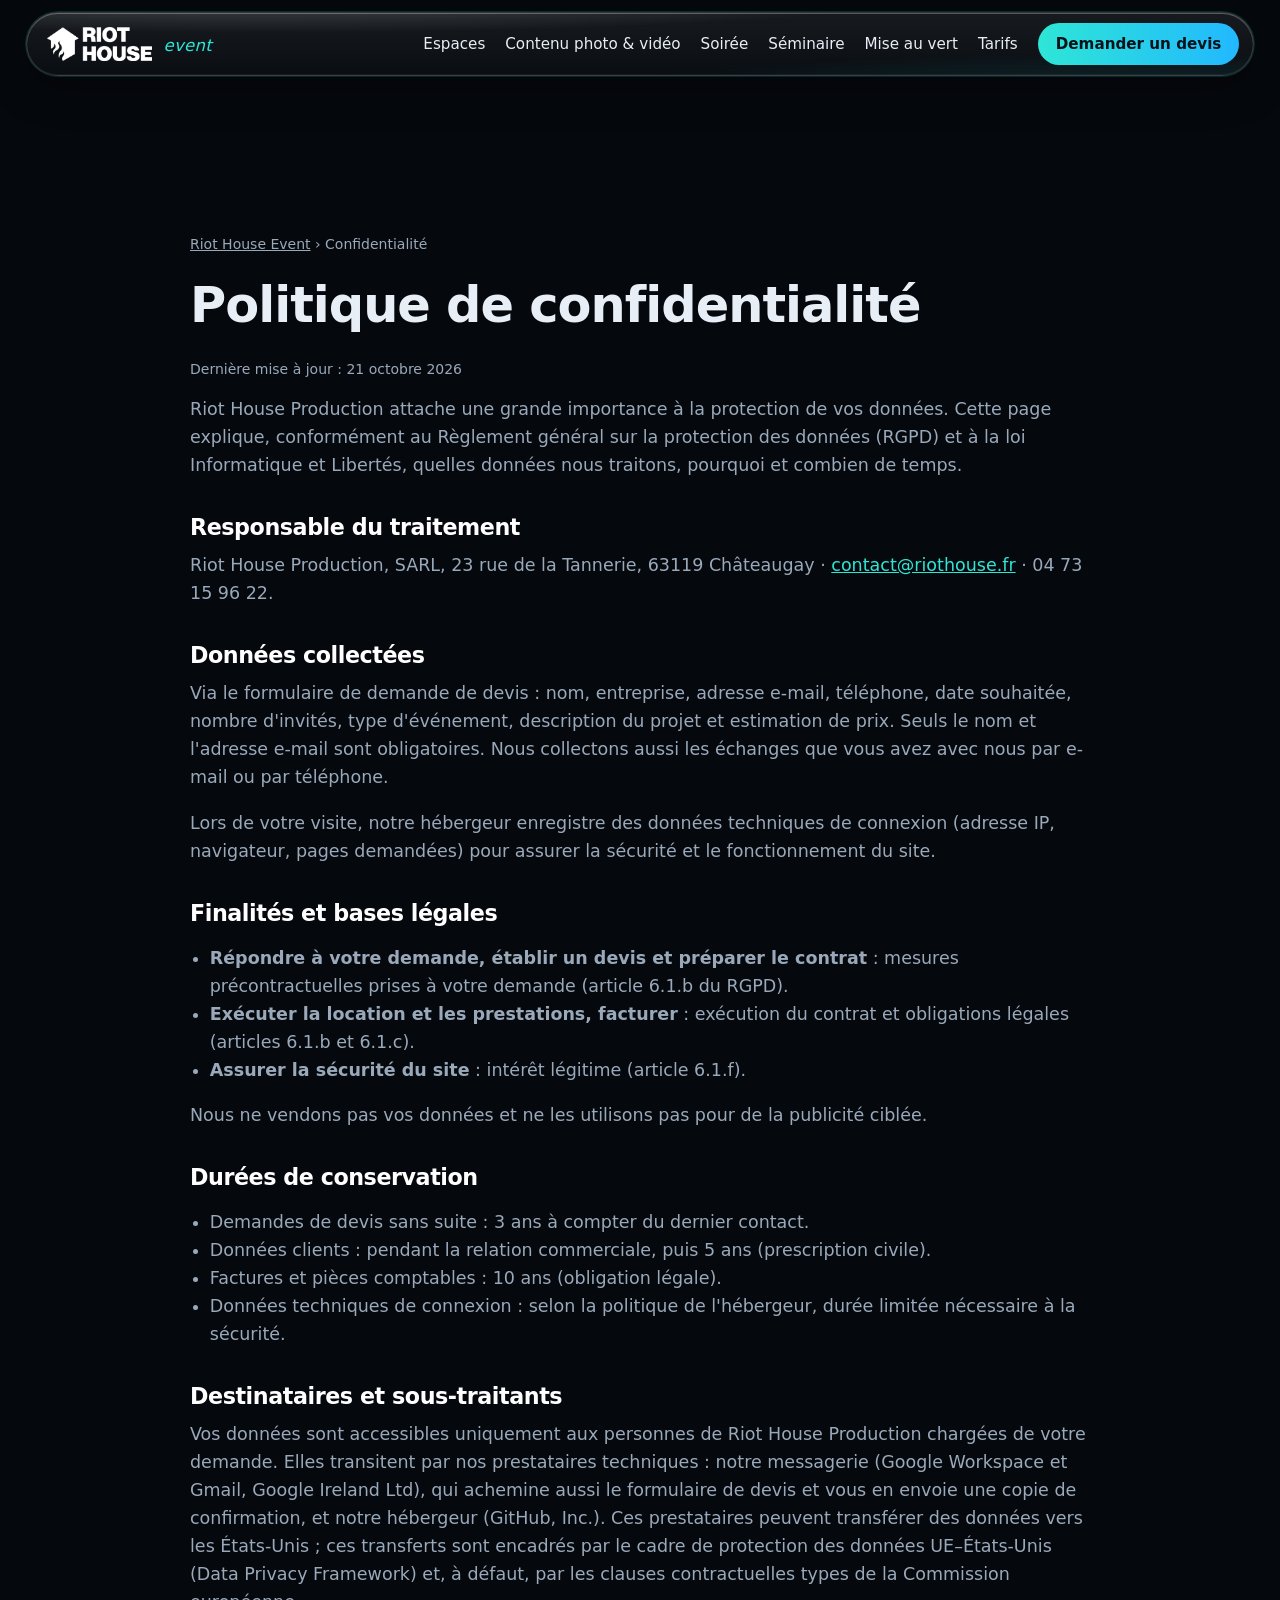
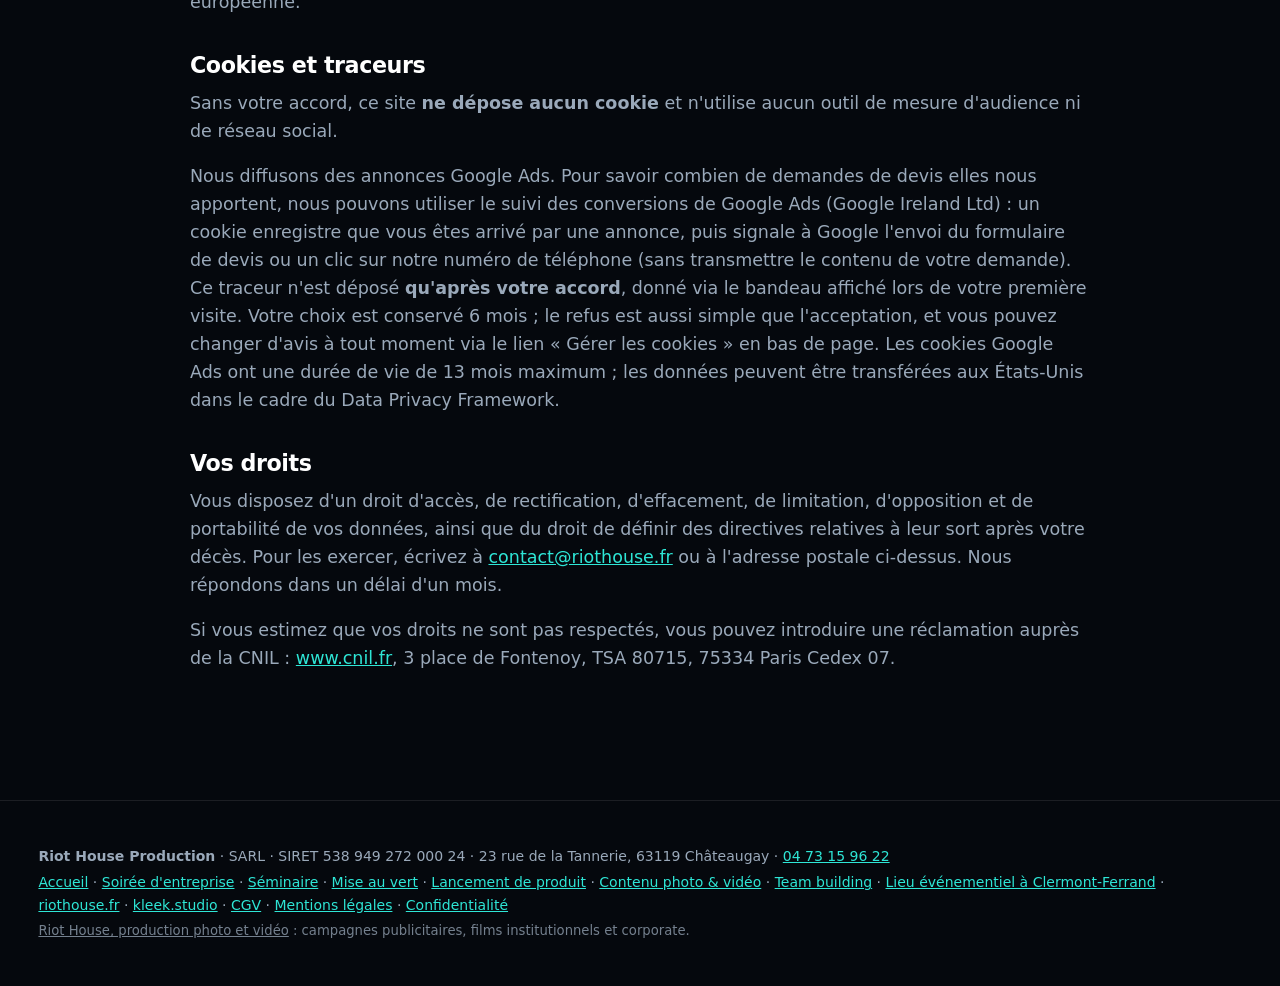
==== commit 12b2359a: "Correction : erreur de syntaxe dans ads.js (bandeau cookies et conversion de la page merci) Co-Autho" ====
--- a/confidentialite/index.html
+++ b/confidentialite/index.html
@@ -106,7 +106,7 @@
     <p class="sister"><a href="https://www.riothouse.fr/">Riot House, production photo et vidéo</a> : campagnes publicitaires, films institutionnels et corporate.</p>
   </div>
 </footer>
-<script src="/assets/ads.js?v=1ddac0b3" defer></script>
+<script src="/assets/ads.js?v=b9494e42" defer></script>
 <script src="/assets/fx.js?v=851ea6b1" defer></script>
 <script src="/assets/cinema.js?v=e68865a1" defer></script>
 </body>
